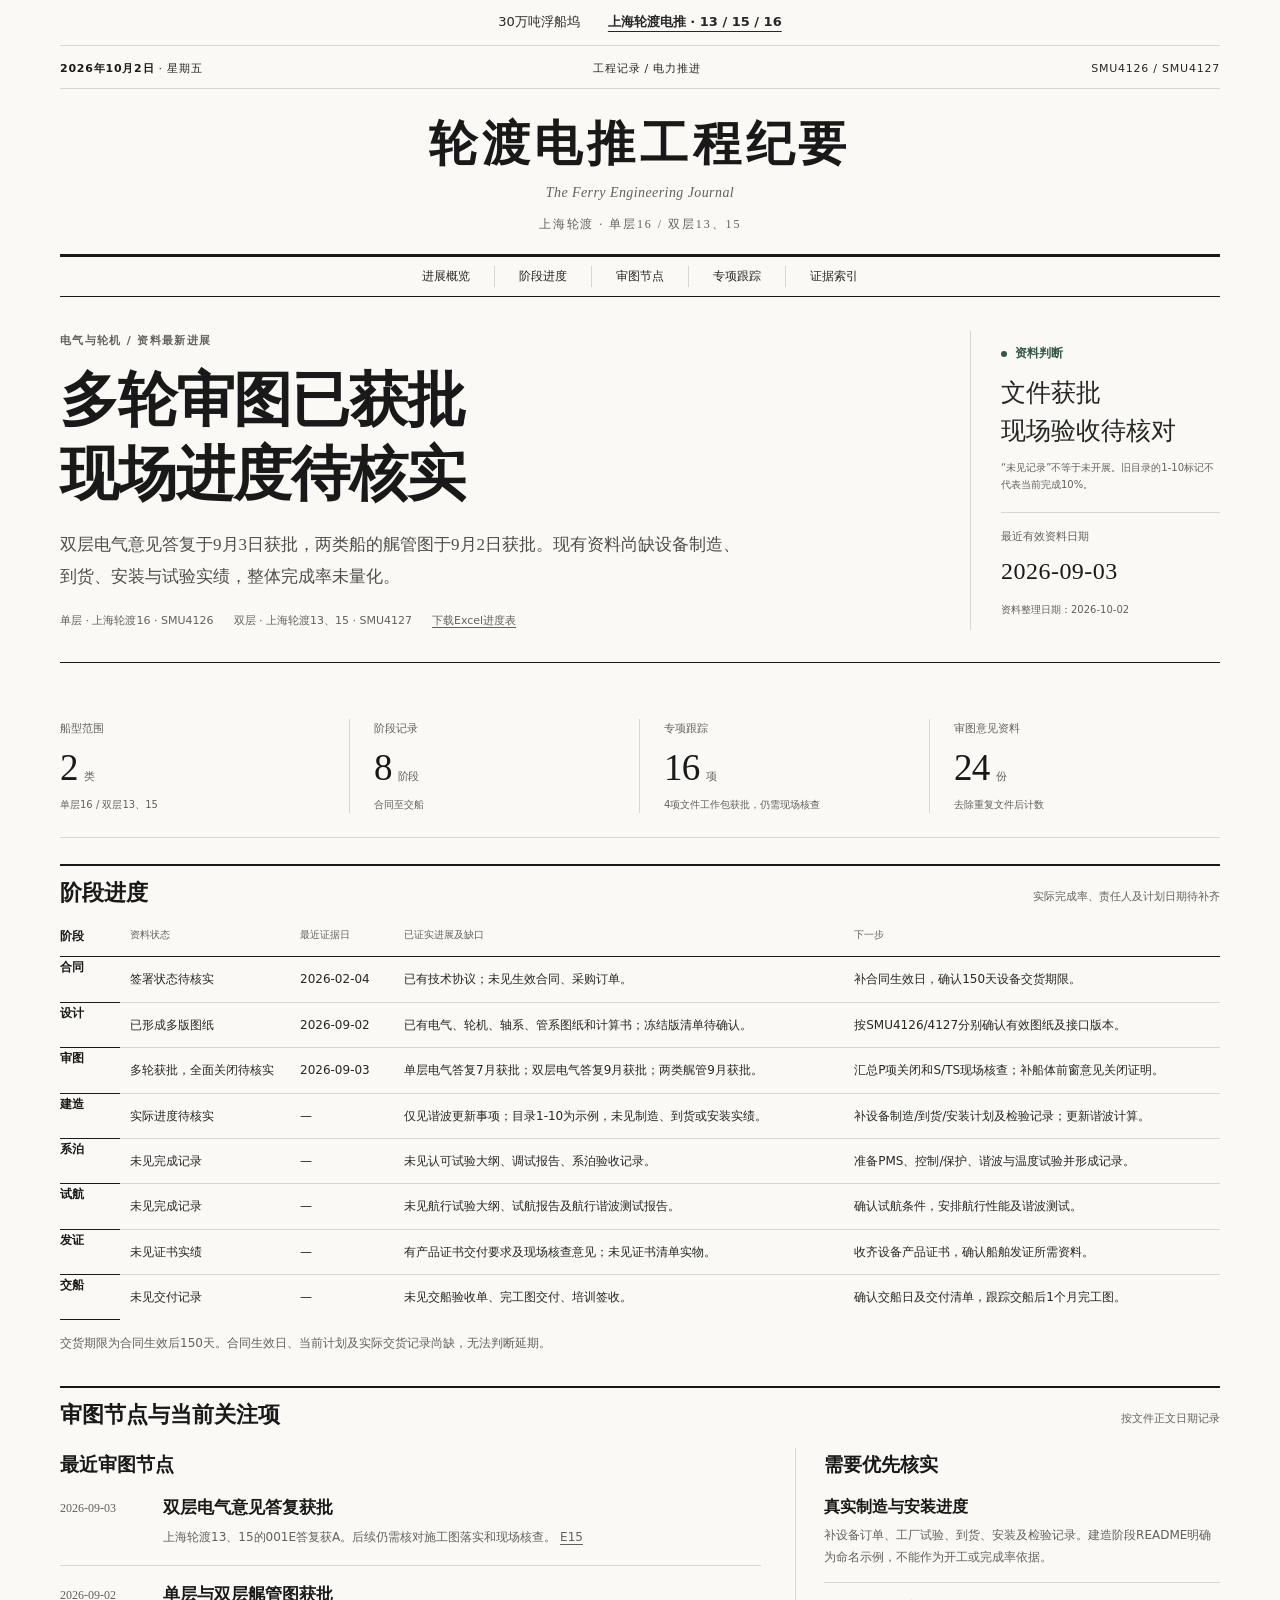
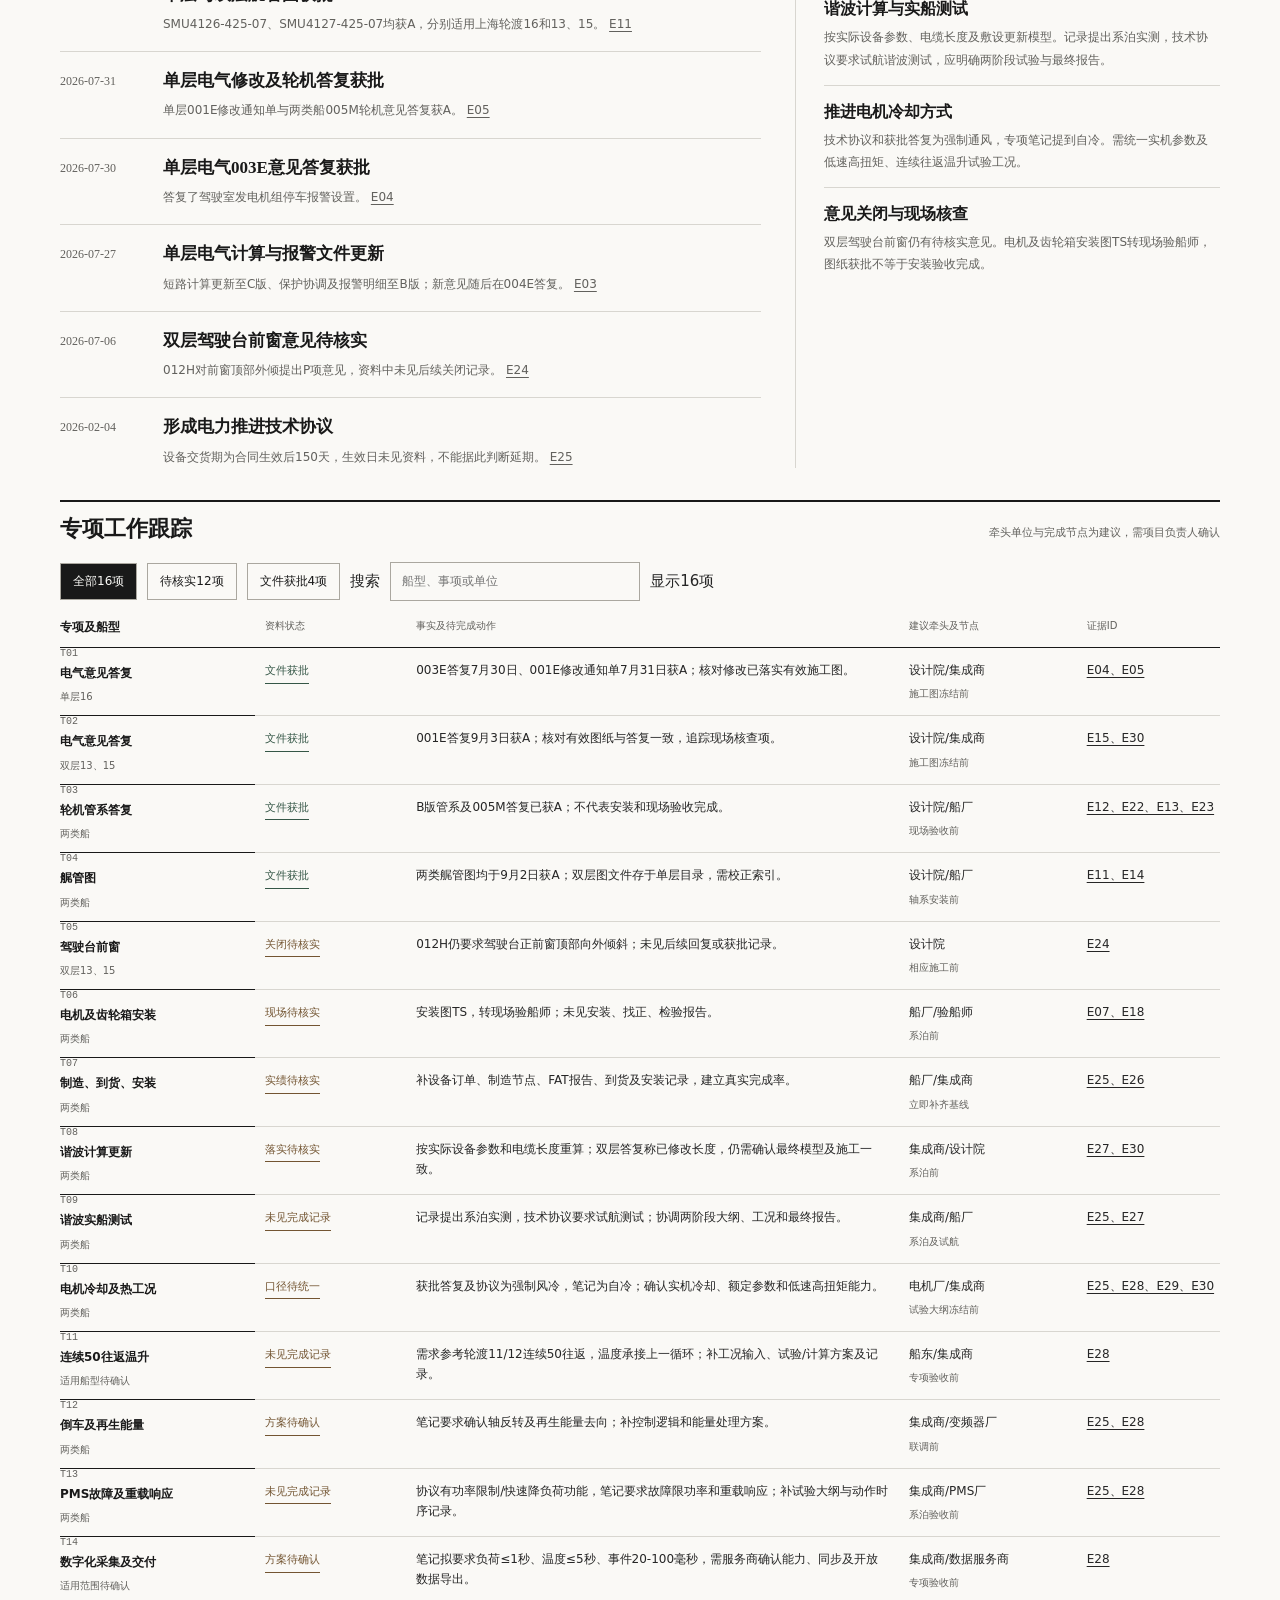
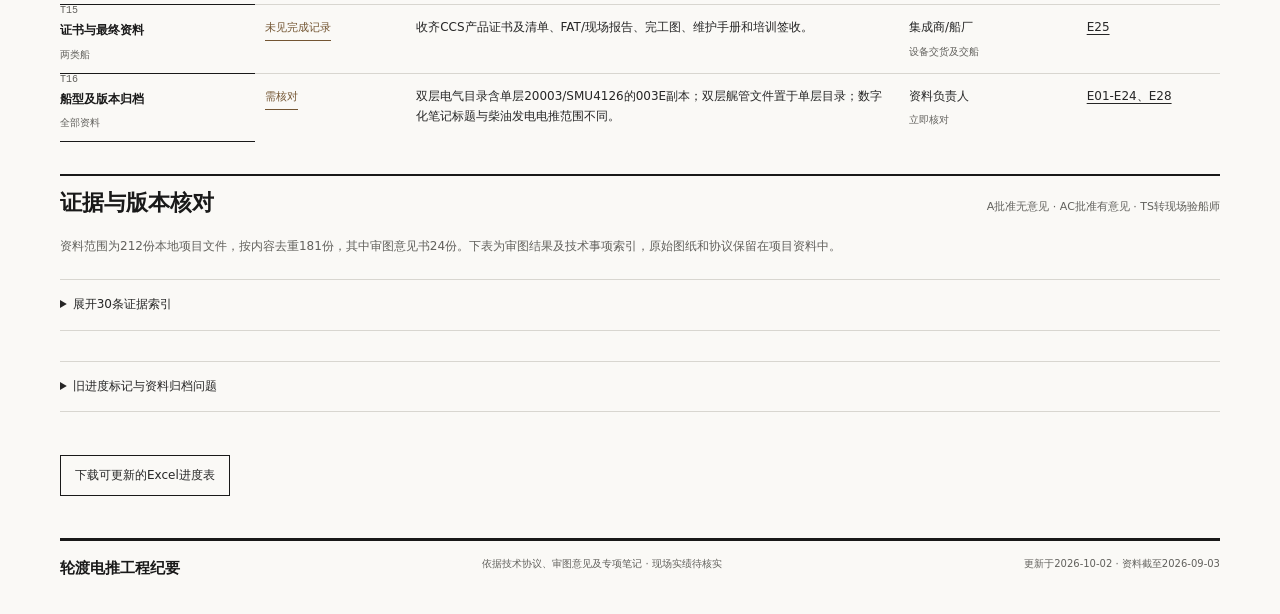
==== ferry.html @ 5a5c4582 "feat(board): add Shanghai ferry progress and evidence tracking" ====
<!DOCTYPE html>
<html lang="zh-CN"><head><meta charset="UTF-8"><meta name="viewport" content="width=device-width,initial-scale=1">
<title>上海轮渡电推 · 13 / 15 / 16 · 项目进度</title>
<meta name="description" content="上海轮渡电推项目进度：单层16、双层13和15，多轮审图获批，制造安装及试验实绩待核实。资料截至2026年9月3日。">
<style>
    :root {
      --paper:#faf9f6; --ink:#191919; --text:#262626; --text-muted:#62615d;
      --text-dim:#6c6b66; --line:#d8d6d0; --line-strong:#aaa79f;
      --accent:#202020; --accent-2:#62615d; --cyan:#252525; --ok:#355747;
      --warn:#735532; --crit:#74443f; --info:#3e545d; --radius:0;
      --serif:"Noto Serif SC","Songti SC","STSong","SimSun",Georgia,serif;
      --font:"PingFang SC","Microsoft YaHei",system-ui,sans-serif;
      --mono:"SFMono-Regular",Consolas,monospace;
    }
    * {box-sizing:border-box; margin:0; padding:0}
    html {scroll-behavior:smooth; scroll-padding-top:24px}
    body {background:var(--paper); color:var(--text); font-family:var(--font); font-size:15px; line-height:1.75; -webkit-font-smoothing:antialiased}
    a {color:inherit; text-decoration:none}
    a:hover {text-decoration:underline; text-underline-offset:5px}
    a:focus-visible, summary:focus-visible {outline:2px solid var(--ink); outline-offset:5px}
    .wrap {max-width:1240px; margin:0 auto; padding:0 40px 32px}
    .edition {display:flex; justify-content:space-between; gap:16px; padding:13px 0 10px; font-size:11px; letter-spacing:.07em; border-bottom:1px solid var(--line)}
    .edition strong {font-weight:600; color:var(--ink)}
    .masthead {text-align:center; padding:25px 0 19px}
    .masthead .en {font-family:Georgia,"Times New Roman",serif; font-size:14px; font-style:italic; letter-spacing:.03em; color:var(--text-muted)}
    .masthead .name {font-family:var(--serif); font-size:clamp(28px,4vw,48px); font-weight:900; letter-spacing:.10em; line-height:1.25; margin-bottom:7px; color:var(--ink)}
    .masthead .motto {font-family:var(--serif); font-size:12px; letter-spacing:.16em; color:var(--text-muted); margin-top:8px}
    .paper-nav {display:flex; justify-content:center; align-items:center; flex-wrap:wrap; gap:0; border-top:3px solid var(--ink); border-bottom:1px solid var(--ink); padding:9px 0; font-size:12px}
    .paper-nav a {padding:0 24px; border-right:1px solid var(--line)}
    .paper-nav a:last-child {border:0}
    .lead {display:grid; grid-template-columns:minmax(0,1fr) 250px; gap:54px; padding:34px 0 32px; border-bottom:1px solid var(--ink)}
    .eyebrow {font-size:11px; letter-spacing:.12em; font-weight:700; color:var(--text-muted); margin-bottom:14px}
    h1 {font-family:var(--serif); font-weight:900; font-size:clamp(34px,4.8vw,59px); letter-spacing:-.02em; line-height:1.25; color:var(--ink); margin-bottom:18px}
    .lead .deck {font-family:var(--serif); font-size:17px; color:#4f4e4a; line-height:1.85; max-width:680px; margin-bottom:19px}
    .byline {display:flex; flex-wrap:wrap; gap:6px 20px; font-size:11px; color:var(--text-muted)}
    .lead-side {border-left:1px solid var(--line); padding-left:30px; display:flex; flex-direction:column; justify-content:center}
    .status-label {font-size:12px; font-weight:600; color:var(--ok); display:flex; gap:8px; align-items:center}
    .status-label::before {content:""; width:6px; height:6px; border-radius:50%; background:var(--ok)}
    .completion {font-family:Georgia,"Times New Roman",serif; font-size:82px; font-weight:400; line-height:1.1; letter-spacing:-.06em; color:var(--ink); margin:8px 0 12px; font-variant-numeric:tabular-nums}
    .completion span {font-size:30px; letter-spacing:0; margin-left:5px}
    .progress-line {height:4px; background:var(--line); margin-bottom:9px}
    .progress-line span {display:block; height:100%; width:100%; background:var(--ok)}
    .progress-steps {font-size:10px; color:var(--text-muted); letter-spacing:.05em}
    .side-date {margin-top:19px; border-top:1px solid var(--line); padding-top:14px; font-size:11px; color:var(--text-muted)}
    .side-date strong {display:block; color:var(--ink); font-family:Georgia,serif; font-size:24px; font-weight:400; margin-top:3px; letter-spacing:.02em}
    .side-note {font-size:10px; line-height:1.7; color:var(--text-muted); margin-top:9px}
    section {margin-bottom:32px}
    .sec-head {display:flex; align-items:baseline; justify-content:space-between; flex-wrap:wrap; gap:8px 20px; border-top:2px solid var(--ink); padding-top:12px; margin-bottom:17px}
    .sec-head h2 {font-family:var(--serif); font-size:22px; font-weight:800; color:var(--ink); line-height:1.4}
    .sec-head .hint {font-size:11px; color:var(--text-muted)}
    .facts {display:grid; grid-template-columns:repeat(4,minmax(0,1fr)); border-bottom:1px solid var(--line); padding:24px 0; margin-bottom:26px}
    .fact {padding:0 24px; border-right:1px solid var(--line)}
    .fact:first-child {padding-left:0}
    .fact:last-child {border-right:0; padding-right:0}
    .fact .k {font-size:11px; color:var(--text-muted); margin-bottom:5px}
    .fact .v {font-family:Georgia,"Times New Roman",serif; font-size:37px; line-height:1.3; letter-spacing:-.02em; color:var(--ink); font-variant-numeric:tabular-nums}
    .fact .v em {font-family:var(--font); font-style:normal; font-size:11px; font-weight:400; margin-left:6px; color:var(--text-muted)}
    .fact .note {font-size:10px; color:var(--text-muted); margin-top:5px; line-height:1.65}
    .stage-section {margin:0 0 34px}
    .stage-title {font-size:10px; color:var(--text-muted); letter-spacing:.1em; margin-bottom:10px}
    .stage-rail {display:grid; grid-template-columns:repeat(8,1fr); border-top:1px solid var(--line); border-bottom:1px solid var(--line)}
    .stage {padding:10px 8px; text-align:center; color:#7b7973; border-right:1px solid var(--line)}
    .stage:last-child {border-right:0}
    .stage .node {display:none}
    .stage .label {font-size:12px; font-weight:500}
    .stage .idx {display:block; font-size:9px; margin-top:2px; letter-spacing:.04em}
    .stage.current {background:var(--ink); color:var(--paper)}
    .stage.done {color:var(--text)}
    .cols {display:grid; grid-template-columns:1.65fr 1fr; gap:34px}
    .cols>.panel+ .panel {border-left:1px solid var(--line); padding-left:28px}
    .panel {background:transparent; border:0; border-radius:0; padding:0; box-shadow:none; min-width:0}
    .panel h3 {font-family:var(--serif); font-size:19px; font-weight:700; margin-bottom:14px; color:var(--ink)}
    .timeline {list-style:none}
    .timeline li {display:grid; grid-template-columns:83px minmax(0,1fr); gap:20px; padding:16px 0; border-bottom:1px solid var(--line)}
    .timeline li:first-child {padding-top:0}
    .timeline li:last-child {border-bottom:0; padding-bottom:0}
    .timeline .date {font-family:Georgia,serif; font-size:12px; color:var(--text-muted); padding-top:3px; white-space:nowrap}
    .timeline .body strong {display:block; font-family:var(--serif); font-size:17px; color:var(--ink); line-height:1.55; margin-bottom:5px}
    .timeline .body p {font-size:12px; color:var(--text-muted); line-height:1.85}
    .timeline .body p strong {display:inline; font-family:inherit; font-size:inherit; margin:0}
    .tags {display:flex; flex-wrap:wrap; gap:5px; margin-top:7px}
    .badge {display:inline-block; font-size:9px; color:#55544f; border:1px solid var(--line); padding:1px 6px; font-weight:400; border-radius:0; line-height:1.8}
    .badge.ok {color:var(--ok); border-color:#bdc9c0}
    .badge.crit,.badge.warn,.badge.live,.badge.info,.badge.mag {color:#55544f; background:none}
    .issue-list {list-style:none}
    .issue {display:block; border-top:1px solid var(--line); padding:14px 0; background:none; border-left:0; border-radius:0}
    .issue:first-child {border-top:0; padding-top:0}
    .issue .sev {display:none}
    .issue .title {font-family:var(--serif); font-size:16px; font-weight:700; color:var(--ink); line-height:1.5; margin-bottom:5px}
    .issue .desc {font-size:12px; color:var(--text-muted); line-height:1.85}
    details {border-top:1px solid var(--line); border-bottom:1px solid var(--line); padding:14px 0; margin-bottom:30px; border-radius:0}
    summary {cursor:pointer; font-size:12px; font-weight:500; color:var(--text); line-height:1.8}
    details[open] summary {margin-bottom:18px}
    details>p {font-size:12px; color:var(--text-muted)}
    details .sec-head {border-top:0; padding-top:0}
    .panel details {margin:20px 0 0; font-size:12px}
    .panel details .issue {padding:13px 0}
    .table-wrap {overflow-x:auto}
    table {width:100%; border-collapse:collapse; font-size:12px}
    th,td {text-align:left; padding:12px 10px; border-bottom:1px solid var(--line); vertical-align:top; line-height:1.7}
    th {font-size:10px; color:var(--text-muted); font-weight:500; border-bottom:1px solid var(--ink); padding-top:0; padding-bottom:10px; white-space:nowrap}
    th:first-child,td:first-child {padding-left:0}
    th:last-child,td:last-child {padding-right:0}
    td.num,th.num {text-align:right; font-variant-numeric:tabular-nums}
    tr.highlight td {background:#efeee8}
    tr:last-child td {border-bottom:0}
    table small {font-size:10px; color:var(--text-muted)}
    code {font-family:var(--mono); font-size:.9em; background:none; border:0; padding:0; color:var(--text)}
    .archive {display:grid; grid-template-columns:repeat(2,minmax(0,1fr)); column-gap:36px}
    .archive .item {display:grid; grid-template-columns:47px minmax(0,1fr) auto; gap:12px; align-items:baseline; border-bottom:1px solid var(--line); padding:15px 0; background:none}
    .archive .code {font-family:Georgia,serif; font-size:12px; color:var(--text-muted); white-space:nowrap}
    .archive .name {font-size:12px; overflow-wrap:anywhere; line-height:1.65}
    .archive .name small {display:block; font-size:10px; color:var(--text-muted); margin-top:4px}
    .archive .n {font-family:var(--mono); font-size:10px; color:var(--text-muted)}
    .meter-list {display:grid; gap:13px}
    .meter {display:grid; grid-template-columns:70px minmax(0,1fr) 55px; gap:14px; align-items:center}
    .meter .name {font-size:12px}
    .track {height:5px; background:#e6e4df}
    .fill {height:100%; background:#4e5550}
    .pct {font-family:Georgia,serif; font-size:13px; text-align:right; color:var(--text-muted)}
    .region-grid {display:grid; grid-template-columns:repeat(3,minmax(0,1fr)); gap:24px}
    .region {border-top:1px solid var(--line); padding-top:12px}
    .r-name {font-family:var(--serif); font-weight:700; font-size:16px}
    .r-count {font-size:10px; color:var(--text-muted); margin:2px 0 10px}
    .mini {display:grid; gap:6px}
    .mini-row {display:grid; grid-template-columns:28px minmax(0,1fr) 40px; gap:8px; align-items:center; font-size:10px; color:var(--text-muted)}
    .mini-row span:last-child {text-align:right}
    .mini-track {height:3px; background:#e6e4df}
    .mini-fill {height:100%; background:#575b56}
    .mini-fill.zero {width:0}
    footer {display:flex; justify-content:space-between; flex-wrap:wrap; gap:10px 24px; border-top:3px solid var(--ink); margin-top:42px; padding-top:14px; color:var(--text-muted); font-size:10px; line-height:1.8}
    .footer-brand {font-family:var(--serif); font-size:15px; font-weight:700; color:var(--ink)}
    @media (max-width:900px) {
      .wrap {padding:0 24px 28px}
      .lead {grid-template-columns:minmax(0,1fr) 210px; gap:28px}
      .lead-side {padding-left:24px}
      .completion {font-size:68px}
      .cols {grid-template-columns:1.3fr 1fr; gap:24px}
      .cols>.panel+.panel {padding-left:22px}
      .fact {padding:0 17px}
      .fact .v {font-size:31px}
      .region-grid {grid-template-columns:repeat(2,minmax(0,1fr))}
    }
    @media (max-width:620px) {
      .wrap {padding:0 20px 24px}
      .edition {font-size:9px; gap:8px}
      .edition .edition-extra {display:none}
      .masthead {padding:23px 0 17px}
      .masthead .name {font-size:29px; letter-spacing:.07em}
      .masthead .en {font-size:12px}
      .masthead .motto {font-size:10px; letter-spacing:.11em}
      .paper-nav {font-size:10px; padding:8px 0}
      .paper-nav a {padding:0 10px}
      .paper-nav a:last-child {display:none}
      .paper-nav a:nth-last-child(2) {border:0}
      .lead {grid-template-columns:1fr; gap:22px; padding:25px 0 23px}
      h1 {font-size:38px; margin-bottom:14px; line-height:1.25}
      .eyebrow {font-size:10px; margin-bottom:12px}
      .lead .deck {font-size:14px; line-height:1.85; margin-bottom:13px}
      .byline {font-size:10px; gap:5px 14px}
      .lead-side {border-left:0; border-top:1px solid var(--line); padding:18px 0 0; display:grid; grid-template-columns:1fr 1fr; gap:18px; align-items:center}
      .completion {font-size:56px; margin:5px 0 9px}
      .completion span {font-size:21px}
      .status-label {font-size:10px}
      .progress-steps {font-size:8px; letter-spacing:0}
      .side-date {margin:0; padding:0; border:0; font-size:10px}
      .side-date strong {font-size:21px; margin-top:5px}
      .side-note {font-size:9px; margin-top:6px}
      .facts {grid-template-columns:repeat(2,minmax(0,1fr)); padding:18px 0; gap:16px 0; margin-bottom:21px}
      .fact {padding:0 16px}
      .fact:nth-child(odd) {padding-left:0}
      .fact:nth-child(even) {border-right:0; padding-right:0}
      .fact .v {font-size:30px}
      .fact .k,.fact .note {font-size:9px}
      .stage-rail {grid-template-columns:repeat(4,1fr)}
      .stage {padding:7px 5px}
      .stage:nth-child(4) {border-right:0}
      .stage:nth-child(-n+4) {border-bottom:1px solid var(--line)}
      .stage .label {font-size:11px}
      .stage .idx {font-size:8px}
      .stage-section {margin-bottom:27px}
      .sec-head {padding-top:10px; margin-bottom:17px}
      .sec-head h2 {font-size:20px}
      .sec-head .hint {font-size:10px}
      .cols {grid-template-columns:1fr; gap:26px}
      .cols>.panel+.panel {border-left:0; padding-left:0; padding-top:22px; border-top:1px solid var(--line)}
      .timeline li {grid-template-columns:73px minmax(0,1fr); gap:13px; padding:14px 0}
      .timeline .date {font-size:10px}
      .timeline .body strong {font-size:15px}
      .timeline .body p {font-size:11px}
      .archive {grid-template-columns:1fr}
      .archive .name {font-size:11px}
      .archive .name small {font-size:9px}
      table {font-size:10px; min-width:500px}
      th,td {padding:10px 8px}
      th {font-size:9px}
      .region-grid {grid-template-columns:1fr}
      footer {margin-top:30px; font-size:9px}
    }
    @media (prefers-reduced-motion:reduce) {html {scroll-behavior:auto}}
    @media print {
      body {background:white; color:black}
      .wrap {max-width:none; padding:0}
      .paper-nav {display:none}
      .lead {break-inside:avoid}
      .facts {break-inside:avoid}
      .stage.current {background:#ddd; color:black}
      .panel,.timeline li,.archive .item {break-inside:avoid}
      .badge {border-color:#999}
      a {text-decoration:none}
    }

    .project-nav {display:flex;justify-content:center;gap:28px;flex-wrap:wrap;border-bottom:1px solid var(--line);padding:11px 0;font-size:13px}
    .project-nav a[aria-current="page"] {font-weight:700;text-decoration:underline;text-underline-offset:5px}
    .project-nav a:focus-visible {outline:2px solid var(--ink);outline-offset:4px}
  
    .project-nav {display:flex;justify-content:center;gap:28px;flex-wrap:wrap;border-bottom:1px solid var(--line);padding:11px 0;font-size:13px}
    .project-nav a[aria-current="page"] {font-weight:700;text-decoration:underline;text-underline-offset:5px}
    .project-nav a:focus-visible {outline:2px solid var(--ink);outline-offset:4px}

    .ferry-side-title {font-family:var(--serif);font-size:25px;line-height:1.5;margin:10px 0}
    .download-link {display:inline-block;border:1px solid var(--ink);padding:9px 14px;font-size:12px;margin-top:13px}
    .stage-table {min-width:850px}
    .stage-table th:first-child {width:60px;font-size:12px;font-weight:600;color:var(--ink)}
    .stage-table td:nth-child(2) {width:170px}
    .stage-table td:nth-child(3) {width:104px}
    .date-cell {white-space:nowrap}
    .filters {display:flex;align-items:center;gap:10px;flex-wrap:wrap;margin-bottom:16px}
    .filters button {background:transparent;color:var(--ink);border:1px solid var(--line-strong);padding:7px 12px;cursor:pointer;font:inherit;font-size:12px}
    .filters button[aria-pressed="true"] {background:var(--ink);color:var(--paper)}
    .filters input {border:1px solid var(--line-strong);background:transparent;color:var(--ink);padding:8px 11px;font:inherit;font-size:12px;width:250px;max-width:100%}
    .filters button:focus-visible,.filters input:focus-visible {outline:2px solid var(--ink);outline-offset:3px}
    .task-table {min-width:980px}
    .task-table th:first-child {width:170px;font-size:12px;font-weight:600;color:var(--ink);white-space:normal}
    .task-table td:nth-child(2) {width:132px}
    .task-table td:nth-child(3) {width:430px}
    .task-table td:nth-child(4) {width:155px}
    .task-table td:nth-child(5) {width:125px}
    .task-table small {display:block;font-weight:400;margin-top:5px}
    .task-id {font:10px var(--mono);color:var(--text-muted);display:block;margin-bottom:4px}
    .task-status {display:inline-block;border-bottom:1px solid;padding-bottom:2px;font-size:11px}
    .task-status.approved {color:var(--ok)}
    .task-status.pending {color:var(--warn)}
    .source-link,.task-table a {text-decoration:underline;text-underline-offset:3px}
    .evidence {min-width:850px}
    .evidence tr:target {background:#eee9dc}
    .empty-state {font-size:12px;color:var(--text-muted);margin:18px 0}
    .scope-note {font-size:12px;color:var(--text-muted);margin:13px 0 22px}
    .byline a {text-decoration:underline;text-underline-offset:3px}
    .paper-nav a:last-child {display:block}
    @media(max-width:620px) {.project-nav {font-size:11px;gap:18px}.ferry-side-title{font-size:21px}.filters input{width:100%}.paper-nav a{padding:0 9px}.paper-nav a:nth-last-child(2){border-right:1px solid var(--line)}.facts .fact .v{font-size:27px}}
</style></head>
<body><main class="wrap"><header><nav class="project-nav" aria-label="切换项目"><a href="index.html">30万吨浮船坞</a><a href="ferry.html" aria-current="page">上海轮渡电推 · 13 / 15 / 16</a></nav>
<div class="edition"><span><strong>2026年10月2日</strong> · 星期五</span><span class="edition-extra">工程记录 / 电力推进</span><span>SMU4126 / SMU4127</span></div>
<div class="masthead"><div class="name">轮渡电推工程纪要</div><div class="en">The Ferry Engineering Journal</div><div class="motto">上海轮渡 · 单层16 / 双层13、15</div></div>
<nav class="paper-nav" aria-label="轮渡看板栏目"><a href="#overview">进展概览</a><a href="#stages">阶段进度</a><a href="#milestones">审图节点</a><a href="#tasks">专项跟踪</a><a href="#evidence">证据索引</a></nav></header>
<section class="lead" id="overview"><article><div class="eyebrow">电气与轮机 / 资料最新进展</div>
<h1>多轮审图已获批<br>现场进度待核实</h1>
<p class="deck">双层电气意见答复于9月3日获批，两类船的艉管图于9月2日获批。现有资料尚缺设备制造、到货、安装与试验实绩，整体完成率未量化。</p>
<div class="byline"><span>单层 · 上海轮渡16 · SMU4126</span><span>双层 · 上海轮渡13、15 · SMU4127</span><a href="downloads/ferry-progress-2026-10-02.xlsx" download>下载Excel进度表</a></div></article>
<aside class="lead-side"><div><div class="status-label">资料判断</div><div class="ferry-side-title">文件获批<br>现场验收待核对</div><p class="side-note">“未见记录”不等于未开展。旧目录的1-10标记不代表当前完成10%。</p></div><div class="side-date">最近有效资料日期<strong>2026-09-03</strong><p class="side-note">资料整理日期：2026-10-02</p></div></aside></section>
<div class="facts" aria-label="资料范围"><div class="fact"><div class="k">船型范围</div><div class="v">2<em>类</em></div><div class="note">单层16 / 双层13、15</div></div><div class="fact"><div class="k">阶段记录</div><div class="v">8<em>阶段</em></div><div class="note">合同至交船</div></div><div class="fact"><div class="k">专项跟踪</div><div class="v">16<em>项</em></div><div class="note">4项文件工作包获批，仍需现场核查</div></div><div class="fact"><div class="k">审图意见资料</div><div class="v">24<em>份</em></div><div class="note">去除重复文件后计数</div></div></div>
<section id="stages"><div class="sec-head"><h2>阶段进度</h2><span class="hint">实际完成率、责任人及计划日期待补齐</span></div><div class="table-wrap" tabindex="0" role="region" aria-label="阶段进度表，可横向滚动"><table class="stage-table"><thead><tr><th scope="col">阶段</th><th scope="col">资料状态</th><th scope="col">最近证据日</th><th scope="col">已证实进展及缺口</th><th scope="col">下一步</th></tr></thead><tbody><tr><th scope="row">合同</th><td>签署状态待核实</td><td class="date-cell">2026-02-04</td><td>已有技术协议；未见生效合同、采购订单。</td><td>补合同生效日，确认150天设备交货期限。</td></tr><tr><th scope="row">设计</th><td>已形成多版图纸</td><td class="date-cell">2026-09-02</td><td>已有电气、轮机、轴系、管系图纸和计算书；冻结版清单待确认。</td><td>按SMU4126/4127分别确认有效图纸及接口版本。</td></tr><tr><th scope="row">审图</th><td>多轮获批，全面关闭待核实</td><td class="date-cell">2026-09-03</td><td>单层电气答复7月获批；双层电气答复9月获批；两类艉管9月获批。</td><td>汇总P项关闭和S/TS现场核查；补船体前窗意见关闭证明。</td></tr><tr><th scope="row">建造</th><td>实际进度待核实</td><td class="date-cell">—</td><td>仅见谐波更新事项；目录1-10为示例，未见制造、到货或安装实绩。</td><td>补设备制造/到货/安装计划及检验记录；更新谐波计算。</td></tr><tr><th scope="row">系泊</th><td>未见完成记录</td><td class="date-cell">—</td><td>未见认可试验大纲、调试报告、系泊验收记录。</td><td>准备PMS、控制/保护、谐波与温度试验并形成记录。</td></tr><tr><th scope="row">试航</th><td>未见完成记录</td><td class="date-cell">—</td><td>未见航行试验大纲、试航报告及航行谐波测试报告。</td><td>确认试航条件，安排航行性能及谐波测试。</td></tr><tr><th scope="row">发证</th><td>未见证书实绩</td><td class="date-cell">—</td><td>有产品证书交付要求及现场核查意见；未见证书清单实物。</td><td>收齐设备产品证书，确认船舶发证所需资料。</td></tr><tr><th scope="row">交船</th><td>未见交付记录</td><td class="date-cell">—</td><td>未见交船验收单、完工图交付、培训签收。</td><td>确认交船日及交付清单，跟踪交船后1个月完工图。</td></tr></tbody></table></div><p class="scope-note">交货期限为合同生效后150天。合同生效日、当前计划及实际交货记录尚缺，无法判断延期。</p></section>
<section id="milestones"><div class="sec-head"><h2>审图节点与当前关注项</h2><span class="hint">按文件正文日期记录</span></div><div class="cols"><div class="panel"><h3>最近审图节点</h3><ul class="timeline"><li><div class="date">2026-09-03</div><div class="body"><strong>双层电气意见答复获批</strong><p>上海轮渡13、15的001E答复获A。后续仍需核对施工图落实和现场核查。 <a class="source-link" href="#source-E15">E15</a></p></div></li><li><div class="date">2026-09-02</div><div class="body"><strong>单层与双层艉管图获批</strong><p>SMU4126-425-07、SMU4127-425-07均获A，分别适用上海轮渡16和13、15。 <a class="source-link" href="#source-E11">E11</a></p></div></li><li><div class="date">2026-07-31</div><div class="body"><strong>单层电气修改及轮机答复获批</strong><p>单层001E修改通知单与两类船005M轮机意见答复获A。 <a class="source-link" href="#source-E05">E05</a></p></div></li><li><div class="date">2026-07-30</div><div class="body"><strong>单层电气003E意见答复获批</strong><p>答复了驾驶室发电机组停车报警设置。 <a class="source-link" href="#source-E04">E04</a></p></div></li><li><div class="date">2026-07-27</div><div class="body"><strong>单层电气计算与报警文件更新</strong><p>短路计算更新至C版、保护协调及报警明细至B版；新意见随后在004E答复。 <a class="source-link" href="#source-E03">E03</a></p></div></li><li><div class="date">2026-07-06</div><div class="body"><strong>双层驾驶台前窗意见待核实</strong><p>012H对前窗顶部外倾提出P项意见，资料中未见后续关闭记录。 <a class="source-link" href="#source-E24">E24</a></p></div></li><li><div class="date">2026-02-04</div><div class="body"><strong>形成电力推进技术协议</strong><p>设备交货期为合同生效后150天，生效日未见资料，不能据此判断延期。 <a class="source-link" href="#source-E25">E25</a></p></div></li></ul></div><div class="panel"><h3>需要优先核实</h3><ul class="issue-list">
<li class="issue"><div class="title">真实制造与安装进度</div><div class="desc">补设备订单、工厂试验、到货、安装及检验记录。建造阶段README明确为命名示例，不能作为开工或完成率依据。</div></li>
<li class="issue"><div class="title">谐波计算与实船测试</div><div class="desc">按实际设备参数、电缆长度及敷设更新模型。记录提出系泊实测，技术协议要求试航谐波测试，应明确两阶段试验与最终报告。</div></li>
<li class="issue"><div class="title">推进电机冷却方式</div><div class="desc">技术协议和获批答复为强制通风，专项笔记提到自冷。需统一实机参数及低速高扭矩、连续往返温升试验工况。</div></li>
<li class="issue"><div class="title">意见关闭与现场核查</div><div class="desc">双层驾驶台前窗仍有待核实意见。电机及齿轮箱安装图TS转现场验船师，图纸获批不等于安装验收完成。</div></li>
</ul></div></div></section>
<section id="tasks"><div class="sec-head"><h2>专项工作跟踪</h2><span class="hint">牵头单位与完成节点为建议，需项目负责人确认</span></div><div class="filters" aria-label="专项筛选"><button type="button" data-filter="all" aria-pressed="true">全部16项</button><button type="button" data-filter="pending" aria-pressed="false">待核实12项</button><button type="button" data-filter="approved" aria-pressed="false">文件获批4项</button><label for="task-search">搜索</label><input id="task-search" type="search" placeholder="船型、事项或单位"><span id="task-count" aria-live="polite">显示16项</span></div>
<div class="table-wrap" tabindex="0" role="region" aria-label="专项表，可横向滚动"><table class="task-table"><thead><tr><th scope="col">专项及船型</th><th scope="col">资料状态</th><th scope="col">事实及待完成动作</th><th scope="col">建议牵头及节点</th><th scope="col">证据ID</th></tr></thead><tbody><tr data-state="approved"><th scope="row"><span class="task-id">T01</span>电气意见答复<small>单层16</small></th><td><span class="task-status approved">文件获批</span></td><td>003E答复7月30日、001E修改通知单7月31日获A；核对修改已落实有效施工图。</td><td>设计院/集成商<small>施工图冻结前</small></td><td><a href="#source-E04">E04、E05</a></td></tr><tr data-state="approved"><th scope="row"><span class="task-id">T02</span>电气意见答复<small>双层13、15</small></th><td><span class="task-status approved">文件获批</span></td><td>001E答复9月3日获A；核对有效图纸与答复一致，追踪现场核查项。</td><td>设计院/集成商<small>施工图冻结前</small></td><td><a href="#source-E15">E15、E30</a></td></tr><tr data-state="approved"><th scope="row"><span class="task-id">T03</span>轮机管系答复<small>两类船</small></th><td><span class="task-status approved">文件获批</span></td><td>B版管系及005M答复已获A；不代表安装和现场验收完成。</td><td>设计院/船厂<small>现场验收前</small></td><td><a href="#source-E12">E12、E22、E13、E23</a></td></tr><tr data-state="approved"><th scope="row"><span class="task-id">T04</span>艉管图<small>两类船</small></th><td><span class="task-status approved">文件获批</span></td><td>两类艉管图均于9月2日获A；双层图文件存于单层目录，需校正索引。</td><td>设计院/船厂<small>轴系安装前</small></td><td><a href="#source-E11">E11、E14</a></td></tr><tr data-state="pending"><th scope="row"><span class="task-id">T05</span>驾驶台前窗<small>双层13、15</small></th><td><span class="task-status pending">关闭待核实</span></td><td>012H仍要求驾驶台正前窗顶部向外倾斜；未见后续回复或获批记录。</td><td>设计院<small>相应施工前</small></td><td><a href="#source-E24">E24</a></td></tr><tr data-state="pending"><th scope="row"><span class="task-id">T06</span>电机及齿轮箱安装<small>两类船</small></th><td><span class="task-status pending">现场待核实</span></td><td>安装图TS，转现场验船师；未见安装、找正、检验报告。</td><td>船厂/验船师<small>系泊前</small></td><td><a href="#source-E07">E07、E18</a></td></tr><tr data-state="pending"><th scope="row"><span class="task-id">T07</span>制造、到货、安装<small>两类船</small></th><td><span class="task-status pending">实绩待核实</span></td><td>补设备订单、制造节点、FAT报告、到货及安装记录，建立真实完成率。</td><td>船厂/集成商<small>立即补齐基线</small></td><td><a href="#source-E25">E25、E26</a></td></tr><tr data-state="pending"><th scope="row"><span class="task-id">T08</span>谐波计算更新<small>两类船</small></th><td><span class="task-status pending">落实待核实</span></td><td>按实际设备参数和电缆长度重算；双层答复称已修改长度，仍需确认最终模型及施工一致。</td><td>集成商/设计院<small>系泊前</small></td><td><a href="#source-E27">E27、E30</a></td></tr><tr data-state="pending"><th scope="row"><span class="task-id">T09</span>谐波实船测试<small>两类船</small></th><td><span class="task-status pending">未见完成记录</span></td><td>记录提出系泊实测，技术协议要求试航测试；协调两阶段大纲、工况和最终报告。</td><td>集成商/船厂<small>系泊及试航</small></td><td><a href="#source-E25">E25、E27</a></td></tr><tr data-state="pending"><th scope="row"><span class="task-id">T10</span>电机冷却及热工况<small>两类船</small></th><td><span class="task-status pending">口径待统一</span></td><td>获批答复及协议为强制风冷，笔记为自冷；确认实机冷却、额定参数和低速高扭矩能力。</td><td>电机厂/集成商<small>试验大纲冻结前</small></td><td><a href="#source-E25">E25、E28、E29、E30</a></td></tr><tr data-state="pending"><th scope="row"><span class="task-id">T11</span>连续50往返温升<small>适用船型待确认</small></th><td><span class="task-status pending">未见完成记录</span></td><td>需求参考轮渡11/12连续50往返，温度承接上一循环；补工况输入、试验/计算方案及记录。</td><td>船东/集成商<small>专项验收前</small></td><td><a href="#source-E28">E28</a></td></tr><tr data-state="pending"><th scope="row"><span class="task-id">T12</span>倒车及再生能量<small>两类船</small></th><td><span class="task-status pending">方案待确认</span></td><td>笔记要求确认轴反转及再生能量去向；补控制逻辑和能量处理方案。</td><td>集成商/变频器厂<small>联调前</small></td><td><a href="#source-E25">E25、E28</a></td></tr><tr data-state="pending"><th scope="row"><span class="task-id">T13</span>PMS故障及重载响应<small>两类船</small></th><td><span class="task-status pending">未见完成记录</span></td><td>协议有功率限制/快速降负荷功能，笔记要求故障限功率和重载响应；补试验大纲与动作时序记录。</td><td>集成商/PMS厂<small>系泊验收前</small></td><td><a href="#source-E25">E25、E28</a></td></tr><tr data-state="pending"><th scope="row"><span class="task-id">T14</span>数字化采集及交付<small>适用范围待确认</small></th><td><span class="task-status pending">方案待确认</span></td><td>笔记拟要求负荷≤1秒、温度≤5秒、事件20-100毫秒，需服务商确认能力、同步及开放数据导出。</td><td>集成商/数据服务商<small>专项验收前</small></td><td><a href="#source-E28">E28</a></td></tr><tr data-state="pending"><th scope="row"><span class="task-id">T15</span>证书与最终资料<small>两类船</small></th><td><span class="task-status pending">未见完成记录</span></td><td>收齐CCS产品证书及清单、FAT/现场报告、完工图、维护手册和培训签收。</td><td>集成商/船厂<small>设备交货及交船</small></td><td><a href="#source-E25">E25</a></td></tr><tr data-state="pending"><th scope="row"><span class="task-id">T16</span>船型及版本归档<small>全部资料</small></th><td><span class="task-status pending">需核对</span></td><td>双层电气目录含单层20003/SMU4126的003E副本；双层艉管文件置于单层目录；数字化笔记标题与柴油发电电推范围不同。</td><td>资料负责人<small>立即核对</small></td><td><a href="#source-E01">E01-E24、E28</a></td></tr></tbody></table></div><p class="empty-state" id="task-empty" hidden>没有匹配事项，请调整筛选条件。</p></section>
<section id="evidence"><div class="sec-head"><h2>证据与版本核对</h2><span class="hint">A批准无意见 · AC批准有意见 · TS转现场验船师</span></div><p class="scope-note">资料范围为212份本地项目文件，按内容去重181份，其中审图意见书24份。下表为审图结果及技术事项索引，原始图纸和协议保留在项目资料中。</p><details id="evidence-details"><summary>展开30条证据索引</summary><div class="table-wrap" tabindex="0" role="region" aria-label="证据索引，可横向滚动"><table class="evidence"><thead><tr><th scope="col">ID</th><th scope="col">正文日期</th><th scope="col">适用范围</th><th scope="col">控制号 / 资料</th><th scope="col">结果或核对结论</th></tr></thead><tbody><tr id="source-E01"><th scope="row">E01</th><td>2026-04-29</td><td>单层16</td><td>SH26DNP20003-001E</td><td>单层电气首轮：24项图纸审核，含A、AC、NC、R。</td></tr><tr id="source-E02"><th scope="row">E02</th><td>2026-07-13</td><td>单层16</td><td>SH26DNP20003-002E</td><td>单层电气修订：16项审核，继续要求修改及重送保护协调分析。</td></tr><tr id="source-E03"><th scope="row">E03</th><td>2026-07-27</td><td>单层16</td><td>SH26DNP20003-003E</td><td>单层电气：002E答复获A；短路计算C版、保护协调B版等获AC，新增停车报警确认。</td></tr><tr id="source-E04"><th scope="row">E04</th><td>2026-07-30</td><td>单层16</td><td>SH26DNP20003-004E</td><td>单层电气：003E意见答复书获A，答复了驾驶室发电机停车报警。</td></tr><tr id="source-E05"><th scope="row">E05</th><td>2026-07-31</td><td>单层16</td><td>SH26DNP20003-005E</td><td>单层电气：001E修改通知单获A。</td></tr><tr id="source-E06"><th scope="row">E06</th><td>2026-04-02</td><td>单层16</td><td>SH26DNP20003-001M</td><td>单层轮机：螺旋桨计算书及图获A，舵机原理图NC。</td></tr><tr id="source-E07"><th scope="row">E07</th><td>2026-04-07</td><td>单层16</td><td>SH26DNP20003-002M</td><td>单层轮机：机舱布置A；电机及齿轮箱安装图TS；产品证书须现场核查。</td></tr><tr id="source-E08"><th scope="row">E08</th><td>2026-04-16</td><td>单层16</td><td>SH26DNP20003-003M</td><td>单层轮机：轴系强度、尾轴、联轴节、中间轴等获A；联接盘N。</td></tr><tr id="source-E09"><th scope="row">E09</th><td>2026-04-30</td><td>单层16</td><td>SH26DNP20003-004M</td><td>单层轮机：001M意见答复获A。</td></tr><tr id="source-E10"><th scope="row">E10</th><td>2026-06-01</td><td>单层16</td><td>SH26DNP20003-005M</td><td>单层轮机：管系审核，燃油、透气、消防等含AC。</td></tr><tr id="source-E11"><th scope="row">E11</th><td>2026-09-02</td><td>单层16</td><td>SH26DNP20003-008M</td><td>单层轮机：SMU4126-425-07艉管图A版获A。</td></tr><tr id="source-E12"><th scope="row">E12</th><td>2026-07-01</td><td>单层16</td><td>SH26DNP20003-006M</td><td>单层轮机：机舱及管系B版、两份修改通知单均获A，相应旧A版作废。</td></tr><tr id="source-E13"><th scope="row">E13</th><td>2026-07-31</td><td>单层16</td><td>SH26DNP20003-007M</td><td>单层轮机：005M意见答复获A。</td></tr><tr id="source-E14"><th scope="row">E14</th><td>2026-09-02</td><td>双层13、15</td><td>SH26DNP20004-009M</td><td>双层轮机：SMU4127-425-07艉管图A版获A。文件存于单层目录。</td></tr><tr id="source-E15"><th scope="row">E15</th><td>2026-09-03</td><td>双层13、15</td><td>SH26DNP20004-002E</td><td>双层电气：001E意见答复书获A。仍需实船核验及确认施工图落实。</td></tr><tr id="source-E16"><th scope="row">E16</th><td>2026-08-26</td><td>双层13、15</td><td>SH26DNP20004-001E</td><td>双层电气首轮：24项审核，谐波、保护协调、推进及报警等含AC。</td></tr><tr id="source-E17"><th scope="row">E17</th><td>2026-04-03</td><td>双层13、15</td><td>SH26DNP20004-001M</td><td>双层轮机：螺旋桨计算书及图获A，舵机原理图NC。</td></tr><tr id="source-E18"><th scope="row">E18</th><td>2026-04-07</td><td>双层13、15</td><td>SH26DNP20004-002M</td><td>双层轮机：机舱布置A；电机及齿轮箱安装图TS；产品证书须现场核查。</td></tr><tr id="source-E19"><th scope="row">E19</th><td>2026-04-17</td><td>双层13、15</td><td>SH26DNP20004-003M</td><td>双层轮机：轴系强度、尾轴、联轴节、中间轴等获A；联接盘N。</td></tr><tr id="source-E20"><th scope="row">E20</th><td>2026-04-30</td><td>双层13、15</td><td>SH26DNP20004-004M</td><td>双层轮机：001M意见答复获A。</td></tr><tr id="source-E21"><th scope="row">E21</th><td>2026-06-03</td><td>双层13、15</td><td>SH26DNP20004-005M</td><td>双层轮机：13项管系审核，燃油、透气、污水、通风等含AC。</td></tr><tr id="source-E22"><th scope="row">E22</th><td>2026-07-07</td><td>双层13、15</td><td>SH26DNP20004-006M</td><td>双层轮机：机舱及管系B版共5项均获A，相应旧A版作废。</td></tr><tr id="source-E23"><th scope="row">E23</th><td>2026-07-31</td><td>双层13、15</td><td>SH26DNP20004-007M</td><td>双层轮机：005M意见答复获A。</td></tr><tr id="source-E24"><th scope="row">E24</th><td>2026-07-06</td><td>双层13、15</td><td>SH26DNP20004-012H</td><td>双层船体：009H答复A、010H答复AC，驾驶台前窗外倾意见未见后续关闭文件。</td></tr><tr id="source-E25"><th scope="row">E25</th><td>2026-02-04</td><td>共用协议</td><td>技术协议</td><td>协议正文日期02-04，文件名日期02-05。交货为合同生效后150天，生效日未提供。</td></tr><tr id="source-E26"><th scope="row">E26</th><td>—</td><td>项目目录</td><td>阶段标记</td><td>审图目录标1-10/进行中/04-29；建造目录标1-10/进行中/05-07，建造README明确为示例。</td></tr><tr id="source-E27"><th scope="row">E27</th><td>—</td><td>共用事项</td><td>谐波记录</td><td>提出建造中按实际设备型号与敷设更新谐波计算，系泊试验实测。记录无正文日期。</td></tr><tr id="source-E28"><th scope="row">E28</th><td>—</td><td>适用范围待核实</td><td>数字化交付需求</td><td>倒车再生、连续50往返热工况、PMS故障限功率和数字化记录均为需求，未见完成记录。</td></tr><tr id="source-E29"><th scope="row">E29</th><td>2026-07-27</td><td>单层16</td><td>推进电机通风答复</td><td>持续强制通风、直读温度及远程报警答复，获A。与数字化笔记中的自冷表述须核实。</td></tr><tr id="source-E30"><th scope="row">E30</th><td>2026-09-03</td><td>双层13、15</td><td>电气答复</td><td>持续强制通风及接地保护等答复获A；谐波电缆长度已在答复中承诺修改，实测仍需核查。</td></tr></tbody></table></div></details>
<details><summary>旧进度标记与资料归档问题</summary><p>审图目录历史标记：█░░░░░░░░░ 1-10（2026-04-29）。建造目录历史标记：█░░░░░░░░░ 1-10（2026-05-07）。建造README明确为示例，两者均不作为当前完成率。</p><p>双层电气目录含单层20003 / SMU4126的003E副本；双层艉管审批文件存于单层目录。归档应按文件正文船型识别。“电池动力船舶 数字化交付”笔记的适用范围需确认，不能据其标题将本项目判为纯电池推进。</p></details>
<a class="download-link" href="downloads/ferry-progress-2026-10-02.xlsx" download>下载可更新的Excel进度表</a></section>
<footer><span class="footer-brand">轮渡电推工程纪要</span><span>依据技术协议、审图意见及专项笔记 · 现场实绩待核实</span><span>更新于2026-10-02 · 资料截至2026-09-03</span></footer></main>
<script>
const rows=[...document.querySelectorAll('.task-table tbody tr')];
const buttons=[...document.querySelectorAll('[data-filter]')];
const search=document.querySelector('#task-search'); let state='all';
function update(){const q=search.value.trim().toLocaleLowerCase();let count=0;for(const row of rows){const show=(state==='all'||row.dataset.state===state)&&row.textContent.toLocaleLowerCase().includes(q);row.hidden=!show;if(show)count++;}document.querySelector('#task-count').textContent='显示'+count+'项';document.querySelector('#task-empty').hidden=count!==0;}
for(const button of buttons)button.addEventListener('click',()=>{state=button.dataset.filter;for(const b of buttons)b.setAttribute('aria-pressed',String(b===button));update();});
search.addEventListener('input',update);
function revealEvidence(){if(location.hash.startsWith('#source-')){document.querySelector('#evidence-details').open=true;document.querySelector(location.hash)?.scrollIntoView();}}
addEventListener('hashchange',revealEvidence);revealEvidence();
</script></body></html>
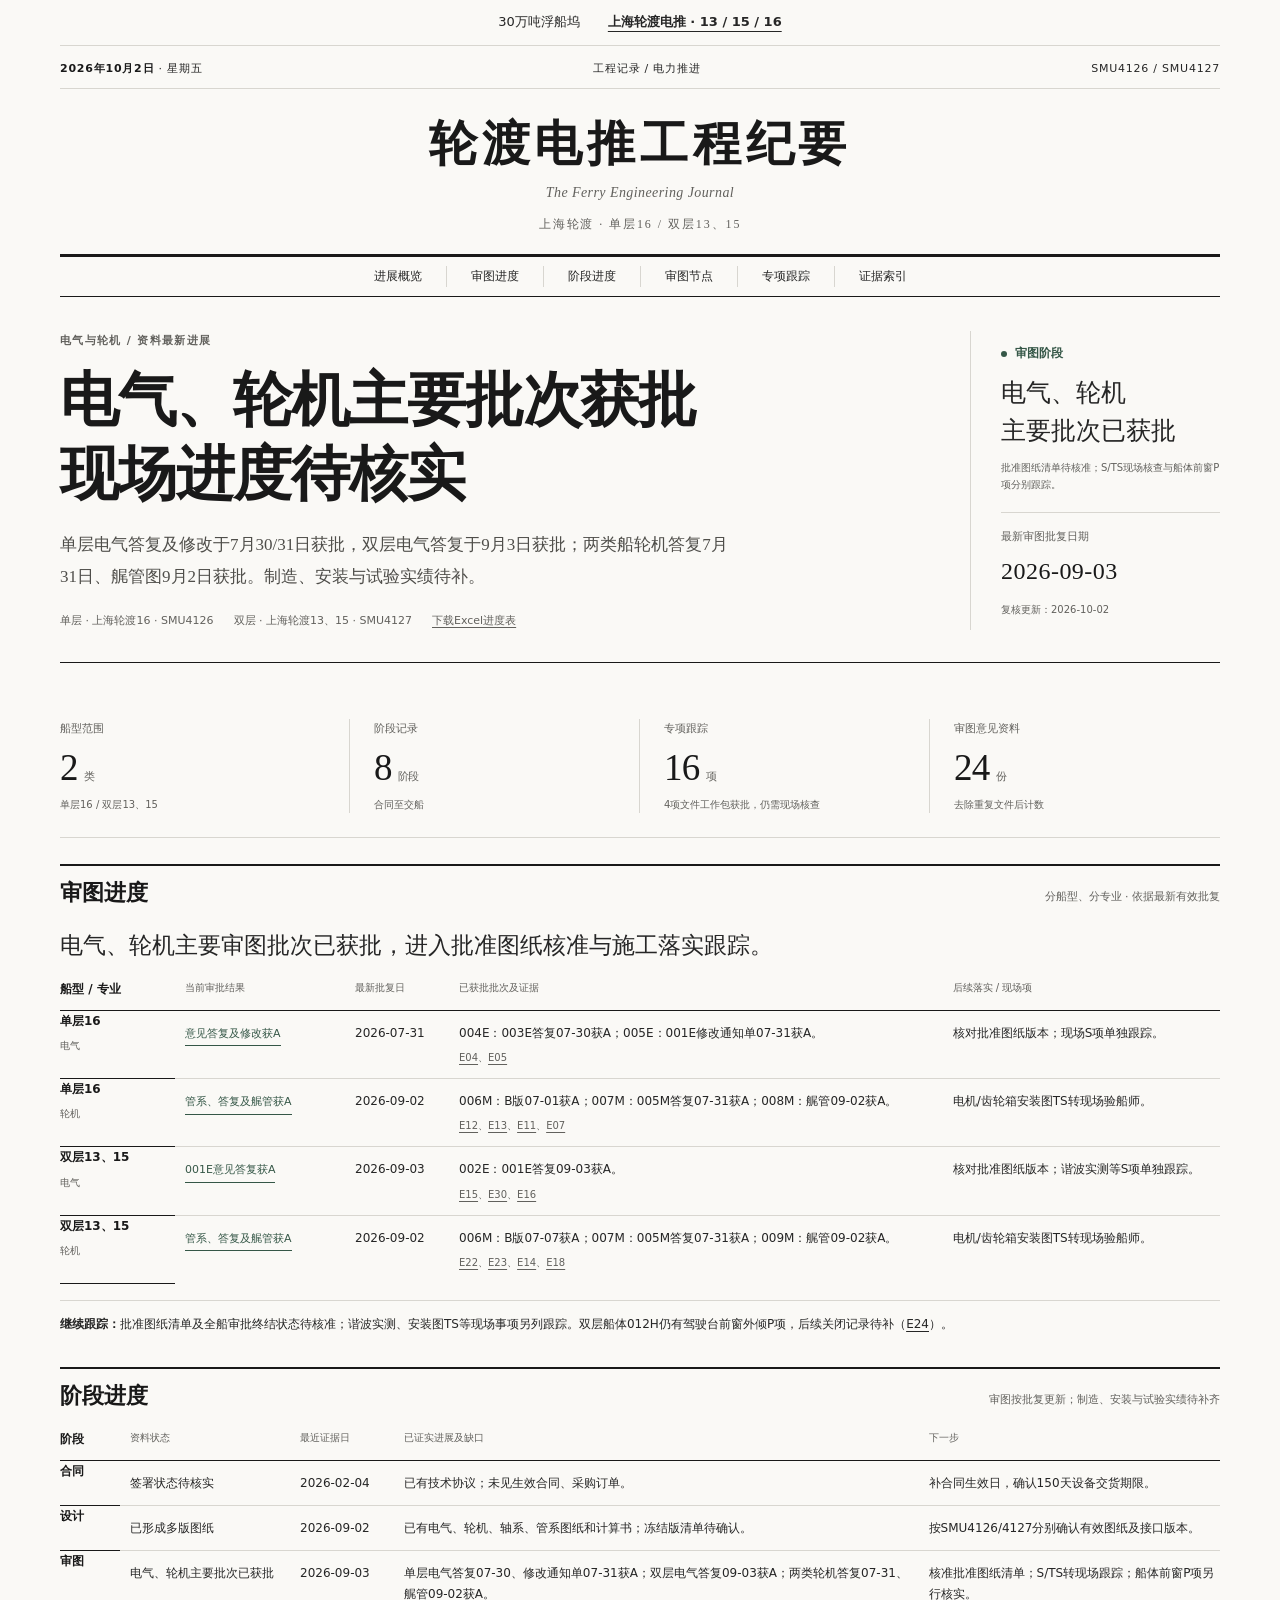
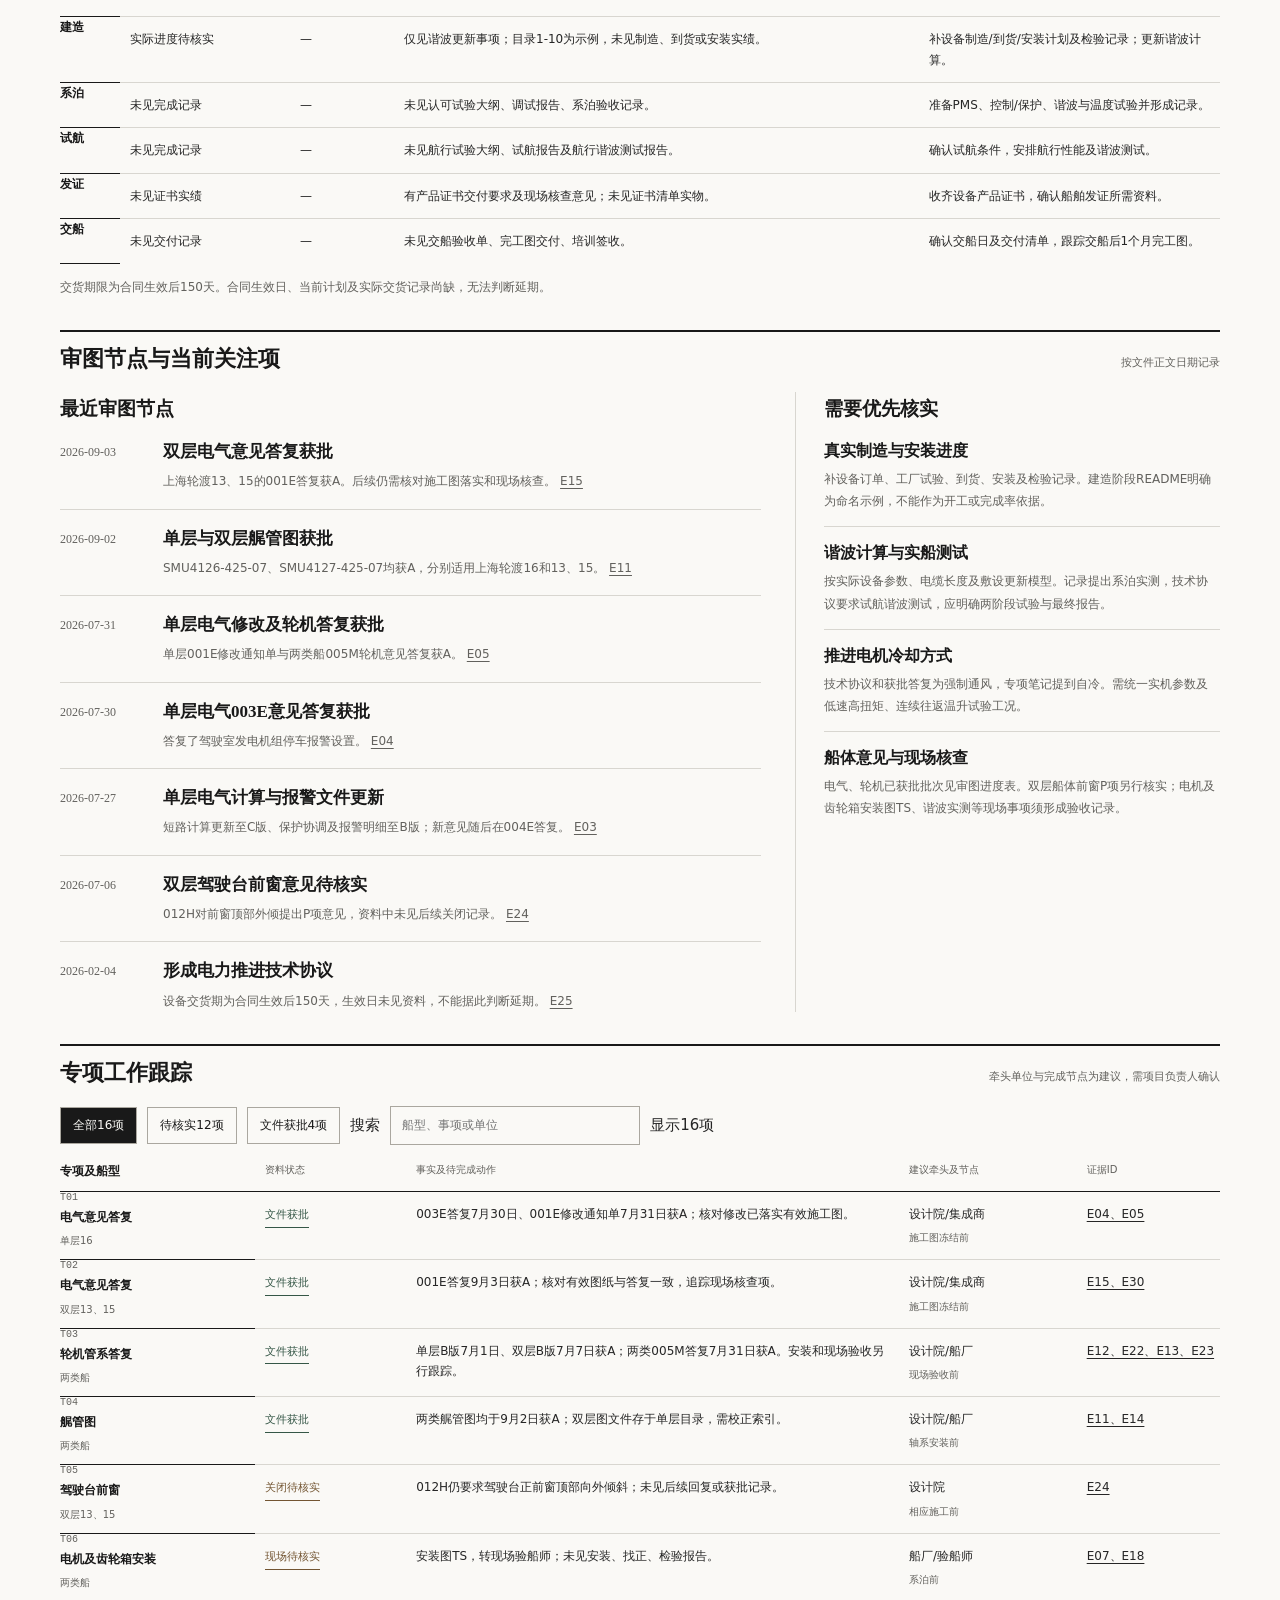
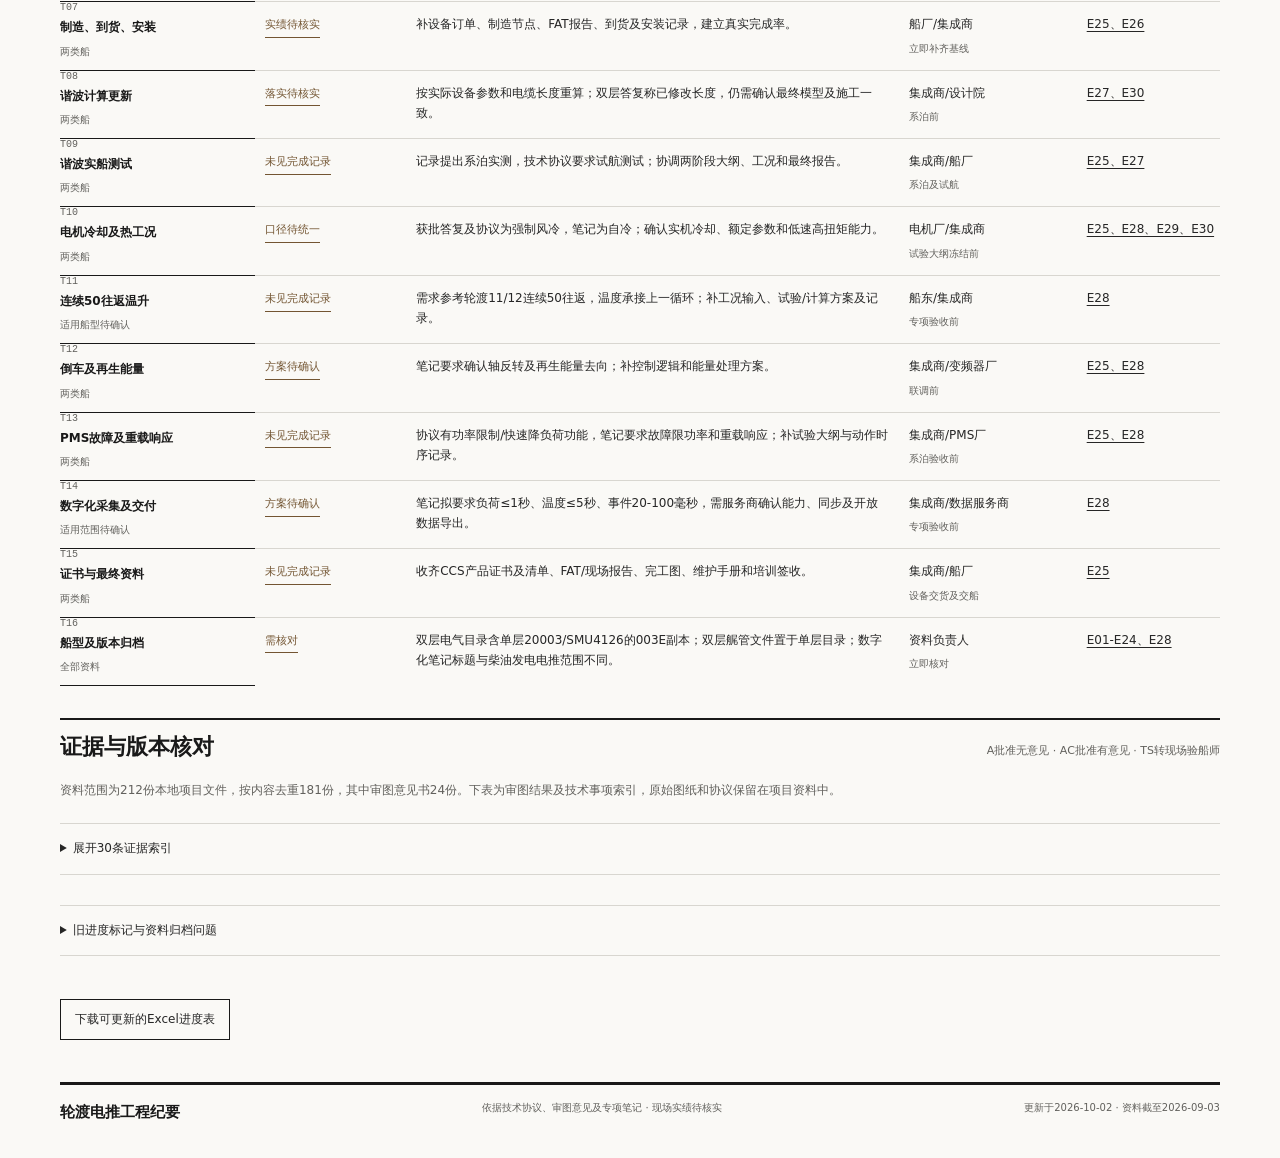
==== commit 0ec1eaa4: "fix(board): clarify ferry plan approval progress by discipline" ====
--- a/ferry.html
+++ b/ferry.html
@@ -1,7 +1,7 @@
 <!DOCTYPE html>
 <html lang="zh-CN"><head><meta charset="UTF-8"><meta name="viewport" content="width=device-width,initial-scale=1">
 <title>上海轮渡电推 · 13 / 15 / 16 · 项目进度</title>
-<meta name="description" content="上海轮渡电推项目进度：单层16、双层13和15，多轮审图获批，制造安装及试验实绩待核实。资料截至2026年9月3日。">
+<meta name="description" content="上海轮渡电推项目进度：单层16、双层13和15，电气、轮机主要审图批次已获批。分船型、分专业列示批复日期，现场核查另行跟踪。资料截至2026年9月3日。">
 <style>
     :root {
       --paper:#faf9f6; --ink:#191919; --text:#262626; --text-muted:#62615d;
@@ -210,9 +210,6 @@
       a {text-decoration:none}
     }
 
-    .project-nav {display:flex;justify-content:center;gap:28px;flex-wrap:wrap;border-bottom:1px solid var(--line);padding:11px 0;font-size:13px}
-    .project-nav a[aria-current="page"] {font-weight:700;text-decoration:underline;text-underline-offset:5px}
-    .project-nav a:focus-visible {outline:2px solid var(--ink);outline-offset:4px}
   
     .project-nav {display:flex;justify-content:center;gap:28px;flex-wrap:wrap;border-bottom:1px solid var(--line);padding:11px 0;font-size:13px}
     .project-nav a[aria-current="page"] {font-weight:700;text-decoration:underline;text-underline-offset:5px}
@@ -224,6 +221,13 @@
     .stage-table th:first-child {width:60px;font-size:12px;font-weight:600;color:var(--ink)}
     .stage-table td:nth-child(2) {width:170px}
     .stage-table td:nth-child(3) {width:104px}
+    .review-table {min-width:880px}
+    .review-table th:first-child {width:115px;font-size:12px;font-weight:600;color:var(--ink)}
+    .review-table td:nth-child(2) {width:170px}
+    .review-table td:nth-child(3) {width:104px}
+    .review-table small {display:block;margin-top:6px;font-weight:400}
+    .review-summary {font-family:var(--serif);font-size:23px;line-height:1.7;margin:14px 0}
+    .review-followup {border-top:1px solid var(--line);padding-top:12px;font-size:12px;line-height:1.9;margin-top:16px}
     .date-cell {white-space:nowrap}
     .filters {display:flex;align-items:center;gap:10px;flex-wrap:wrap;margin-bottom:16px}
     .filters button {background:transparent;color:var(--ink);border:1px solid var(--line-strong);padding:7px 12px;cursor:pointer;font:inherit;font-size:12px}
@@ -253,22 +257,23 @@
 <body><main class="wrap"><header><nav class="project-nav" aria-label="切换项目"><a href="index.html">30万吨浮船坞</a><a href="ferry.html" aria-current="page">上海轮渡电推 · 13 / 15 / 16</a></nav>
 <div class="edition"><span><strong>2026年10月2日</strong> · 星期五</span><span class="edition-extra">工程记录 / 电力推进</span><span>SMU4126 / SMU4127</span></div>
 <div class="masthead"><div class="name">轮渡电推工程纪要</div><div class="en">The Ferry Engineering Journal</div><div class="motto">上海轮渡 · 单层16 / 双层13、15</div></div>
-<nav class="paper-nav" aria-label="轮渡看板栏目"><a href="#overview">进展概览</a><a href="#stages">阶段进度</a><a href="#milestones">审图节点</a><a href="#tasks">专项跟踪</a><a href="#evidence">证据索引</a></nav></header>
+<nav class="paper-nav" aria-label="轮渡看板栏目"><a href="#overview">进展概览</a><a href="#plan-review">审图进度</a><a href="#stages">阶段进度</a><a href="#milestones">审图节点</a><a href="#tasks">专项跟踪</a><a href="#evidence">证据索引</a></nav></header>
 <section class="lead" id="overview"><article><div class="eyebrow">电气与轮机 / 资料最新进展</div>
-<h1>多轮审图已获批<br>现场进度待核实</h1>
-<p class="deck">双层电气意见答复于9月3日获批，两类船的艉管图于9月2日获批。现有资料尚缺设备制造、到货、安装与试验实绩，整体完成率未量化。</p>
+<h1>电气、轮机主要批次获批<br>现场进度待核实</h1>
+<p class="deck">单层电气答复及修改于7月30/31日获批，双层电气答复于9月3日获批；两类船轮机答复7月31日、艉管图9月2日获批。制造、安装与试验实绩待补。</p>
 <div class="byline"><span>单层 · 上海轮渡16 · SMU4126</span><span>双层 · 上海轮渡13、15 · SMU4127</span><a href="downloads/ferry-progress-2026-10-02.xlsx" download>下载Excel进度表</a></div></article>
-<aside class="lead-side"><div><div class="status-label">资料判断</div><div class="ferry-side-title">文件获批<br>现场验收待核对</div><p class="side-note">“未见记录”不等于未开展。旧目录的1-10标记不代表当前完成10%。</p></div><div class="side-date">最近有效资料日期<strong>2026-09-03</strong><p class="side-note">资料整理日期：2026-10-02</p></div></aside></section>
+<aside class="lead-side"><div><div class="status-label">审图阶段</div><div class="ferry-side-title">电气、轮机<br>主要批次已获批</div><p class="side-note">批准图纸清单待核准；S/TS现场核查与船体前窗P项分别跟踪。</p></div><div class="side-date">最新审图批复日期<strong>2026-09-03</strong><p class="side-note">复核更新：2026-10-02</p></div></aside></section>
 <div class="facts" aria-label="资料范围"><div class="fact"><div class="k">船型范围</div><div class="v">2<em>类</em></div><div class="note">单层16 / 双层13、15</div></div><div class="fact"><div class="k">阶段记录</div><div class="v">8<em>阶段</em></div><div class="note">合同至交船</div></div><div class="fact"><div class="k">专项跟踪</div><div class="v">16<em>项</em></div><div class="note">4项文件工作包获批，仍需现场核查</div></div><div class="fact"><div class="k">审图意见资料</div><div class="v">24<em>份</em></div><div class="note">去除重复文件后计数</div></div></div>
-<section id="stages"><div class="sec-head"><h2>阶段进度</h2><span class="hint">实际完成率、责任人及计划日期待补齐</span></div><div class="table-wrap" tabindex="0" role="region" aria-label="阶段进度表，可横向滚动"><table class="stage-table"><thead><tr><th scope="col">阶段</th><th scope="col">资料状态</th><th scope="col">最近证据日</th><th scope="col">已证实进展及缺口</th><th scope="col">下一步</th></tr></thead><tbody><tr><th scope="row">合同</th><td>签署状态待核实</td><td class="date-cell">2026-02-04</td><td>已有技术协议；未见生效合同、采购订单。</td><td>补合同生效日，确认150天设备交货期限。</td></tr><tr><th scope="row">设计</th><td>已形成多版图纸</td><td class="date-cell">2026-09-02</td><td>已有电气、轮机、轴系、管系图纸和计算书；冻结版清单待确认。</td><td>按SMU4126/4127分别确认有效图纸及接口版本。</td></tr><tr><th scope="row">审图</th><td>多轮获批，全面关闭待核实</td><td class="date-cell">2026-09-03</td><td>单层电气答复7月获批；双层电气答复9月获批；两类艉管9月获批。</td><td>汇总P项关闭和S/TS现场核查；补船体前窗意见关闭证明。</td></tr><tr><th scope="row">建造</th><td>实际进度待核实</td><td class="date-cell">—</td><td>仅见谐波更新事项；目录1-10为示例，未见制造、到货或安装实绩。</td><td>补设备制造/到货/安装计划及检验记录；更新谐波计算。</td></tr><tr><th scope="row">系泊</th><td>未见完成记录</td><td class="date-cell">—</td><td>未见认可试验大纲、调试报告、系泊验收记录。</td><td>准备PMS、控制/保护、谐波与温度试验并形成记录。</td></tr><tr><th scope="row">试航</th><td>未见完成记录</td><td class="date-cell">—</td><td>未见航行试验大纲、试航报告及航行谐波测试报告。</td><td>确认试航条件，安排航行性能及谐波测试。</td></tr><tr><th scope="row">发证</th><td>未见证书实绩</td><td class="date-cell">—</td><td>有产品证书交付要求及现场核查意见；未见证书清单实物。</td><td>收齐设备产品证书，确认船舶发证所需资料。</td></tr><tr><th scope="row">交船</th><td>未见交付记录</td><td class="date-cell">—</td><td>未见交船验收单、完工图交付、培训签收。</td><td>确认交船日及交付清单，跟踪交船后1个月完工图。</td></tr></tbody></table></div><p class="scope-note">交货期限为合同生效后150天。合同生效日、当前计划及实际交货记录尚缺，无法判断延期。</p></section>
+<section id="plan-review"><div class="sec-head"><h2>审图进度</h2><span class="hint">分船型、分专业 · 依据最新有效批复</span></div><p class="review-summary">电气、轮机主要审图批次已获批，进入批准图纸核准与施工落实跟踪。</p><div class="table-wrap" tabindex="0" role="region" aria-label="审图进度表，可横向滚动"><table class="review-table"><thead><tr><th scope="col">船型 / 专业</th><th scope="col">当前审批结果</th><th scope="col">最新批复日</th><th scope="col">已获批批次及证据</th><th scope="col">后续落实 / 现场项</th></tr></thead><tbody><tr><th scope="row">单层16<small>电气</small></th><td><span class="task-status approved">意见答复及修改获A</span></td><td class="date-cell">2026-07-31</td><td>004E：003E答复07-30获A；005E：001E修改通知单07-31获A。<small><a class="source-link" href="#source-E04">E04</a>、<a class="source-link" href="#source-E05">E05</a></small></td><td>核对批准图纸版本；现场S项单独跟踪。</td></tr><tr><th scope="row">单层16<small>轮机</small></th><td><span class="task-status approved">管系、答复及艉管获A</span></td><td class="date-cell">2026-09-02</td><td>006M：B版07-01获A；007M：005M答复07-31获A；008M：艉管09-02获A。<small><a class="source-link" href="#source-E12">E12</a>、<a class="source-link" href="#source-E13">E13</a>、<a class="source-link" href="#source-E11">E11</a>、<a class="source-link" href="#source-E07">E07</a></small></td><td>电机/齿轮箱安装图TS转现场验船师。</td></tr><tr><th scope="row">双层13、15<small>电气</small></th><td><span class="task-status approved">001E意见答复获A</span></td><td class="date-cell">2026-09-03</td><td>002E：001E答复09-03获A。<small><a class="source-link" href="#source-E15">E15</a>、<a class="source-link" href="#source-E30">E30</a>、<a class="source-link" href="#source-E16">E16</a></small></td><td>核对批准图纸版本；谐波实测等S项单独跟踪。</td></tr><tr><th scope="row">双层13、15<small>轮机</small></th><td><span class="task-status approved">管系、答复及艉管获A</span></td><td class="date-cell">2026-09-02</td><td>006M：B版07-07获A；007M：005M答复07-31获A；009M：艉管09-02获A。<small><a class="source-link" href="#source-E22">E22</a>、<a class="source-link" href="#source-E23">E23</a>、<a class="source-link" href="#source-E14">E14</a>、<a class="source-link" href="#source-E18">E18</a></small></td><td>电机/齿轮箱安装图TS转现场验船师。</td></tr></tbody></table></div><div class="review-followup"><strong>继续跟踪：</strong>批准图纸清单及全船审批终结状态待核准；谐波实测、安装图TS等现场事项另列跟踪。双层船体012H仍有驾驶台前窗外倾P项，后续关闭记录待补（<a class="source-link" href="#source-E24">E24</a>）。</div></section>
+<section id="stages"><div class="sec-head"><h2>阶段进度</h2><span class="hint">审图按批复更新；制造、安装与试验实绩待补齐</span></div><div class="table-wrap" tabindex="0" role="region" aria-label="阶段进度表，可横向滚动"><table class="stage-table"><thead><tr><th scope="col">阶段</th><th scope="col">资料状态</th><th scope="col">最近证据日</th><th scope="col">已证实进展及缺口</th><th scope="col">下一步</th></tr></thead><tbody><tr><th scope="row">合同</th><td>签署状态待核实</td><td class="date-cell">2026-02-04</td><td>已有技术协议；未见生效合同、采购订单。</td><td>补合同生效日，确认150天设备交货期限。</td></tr><tr><th scope="row">设计</th><td>已形成多版图纸</td><td class="date-cell">2026-09-02</td><td>已有电气、轮机、轴系、管系图纸和计算书；冻结版清单待确认。</td><td>按SMU4126/4127分别确认有效图纸及接口版本。</td></tr><tr><th scope="row">审图</th><td>电气、轮机主要批次已获批</td><td class="date-cell">2026-09-03</td><td>单层电气答复07-30、修改通知单07-31获A；双层电气答复09-03获A；两类轮机答复07-31、艉管09-02获A。</td><td>核准批准图纸清单；S/TS转现场跟踪；船体前窗P项另行核实。</td></tr><tr><th scope="row">建造</th><td>实际进度待核实</td><td class="date-cell">—</td><td>仅见谐波更新事项；目录1-10为示例，未见制造、到货或安装实绩。</td><td>补设备制造/到货/安装计划及检验记录；更新谐波计算。</td></tr><tr><th scope="row">系泊</th><td>未见完成记录</td><td class="date-cell">—</td><td>未见认可试验大纲、调试报告、系泊验收记录。</td><td>准备PMS、控制/保护、谐波与温度试验并形成记录。</td></tr><tr><th scope="row">试航</th><td>未见完成记录</td><td class="date-cell">—</td><td>未见航行试验大纲、试航报告及航行谐波测试报告。</td><td>确认试航条件，安排航行性能及谐波测试。</td></tr><tr><th scope="row">发证</th><td>未见证书实绩</td><td class="date-cell">—</td><td>有产品证书交付要求及现场核查意见；未见证书清单实物。</td><td>收齐设备产品证书，确认船舶发证所需资料。</td></tr><tr><th scope="row">交船</th><td>未见交付记录</td><td class="date-cell">—</td><td>未见交船验收单、完工图交付、培训签收。</td><td>确认交船日及交付清单，跟踪交船后1个月完工图。</td></tr></tbody></table></div><p class="scope-note">交货期限为合同生效后150天。合同生效日、当前计划及实际交货记录尚缺，无法判断延期。</p></section>
 <section id="milestones"><div class="sec-head"><h2>审图节点与当前关注项</h2><span class="hint">按文件正文日期记录</span></div><div class="cols"><div class="panel"><h3>最近审图节点</h3><ul class="timeline"><li><div class="date">2026-09-03</div><div class="body"><strong>双层电气意见答复获批</strong><p>上海轮渡13、15的001E答复获A。后续仍需核对施工图落实和现场核查。 <a class="source-link" href="#source-E15">E15</a></p></div></li><li><div class="date">2026-09-02</div><div class="body"><strong>单层与双层艉管图获批</strong><p>SMU4126-425-07、SMU4127-425-07均获A，分别适用上海轮渡16和13、15。 <a class="source-link" href="#source-E11">E11</a></p></div></li><li><div class="date">2026-07-31</div><div class="body"><strong>单层电气修改及轮机答复获批</strong><p>单层001E修改通知单与两类船005M轮机意见答复获A。 <a class="source-link" href="#source-E05">E05</a></p></div></li><li><div class="date">2026-07-30</div><div class="body"><strong>单层电气003E意见答复获批</strong><p>答复了驾驶室发电机组停车报警设置。 <a class="source-link" href="#source-E04">E04</a></p></div></li><li><div class="date">2026-07-27</div><div class="body"><strong>单层电气计算与报警文件更新</strong><p>短路计算更新至C版、保护协调及报警明细至B版；新意见随后在004E答复。 <a class="source-link" href="#source-E03">E03</a></p></div></li><li><div class="date">2026-07-06</div><div class="body"><strong>双层驾驶台前窗意见待核实</strong><p>012H对前窗顶部外倾提出P项意见，资料中未见后续关闭记录。 <a class="source-link" href="#source-E24">E24</a></p></div></li><li><div class="date">2026-02-04</div><div class="body"><strong>形成电力推进技术协议</strong><p>设备交货期为合同生效后150天，生效日未见资料，不能据此判断延期。 <a class="source-link" href="#source-E25">E25</a></p></div></li></ul></div><div class="panel"><h3>需要优先核实</h3><ul class="issue-list">
 <li class="issue"><div class="title">真实制造与安装进度</div><div class="desc">补设备订单、工厂试验、到货、安装及检验记录。建造阶段README明确为命名示例，不能作为开工或完成率依据。</div></li>
 <li class="issue"><div class="title">谐波计算与实船测试</div><div class="desc">按实际设备参数、电缆长度及敷设更新模型。记录提出系泊实测，技术协议要求试航谐波测试，应明确两阶段试验与最终报告。</div></li>
 <li class="issue"><div class="title">推进电机冷却方式</div><div class="desc">技术协议和获批答复为强制通风，专项笔记提到自冷。需统一实机参数及低速高扭矩、连续往返温升试验工况。</div></li>
-<li class="issue"><div class="title">意见关闭与现场核查</div><div class="desc">双层驾驶台前窗仍有待核实意见。电机及齿轮箱安装图TS转现场验船师，图纸获批不等于安装验收完成。</div></li>
+<li class="issue"><div class="title">船体意见与现场核查</div><div class="desc">电气、轮机已获批批次见审图进度表。双层船体前窗P项另行核实；电机及齿轮箱安装图TS、谐波实测等现场事项须形成验收记录。</div></li>
 </ul></div></div></section>
 <section id="tasks"><div class="sec-head"><h2>专项工作跟踪</h2><span class="hint">牵头单位与完成节点为建议，需项目负责人确认</span></div><div class="filters" aria-label="专项筛选"><button type="button" data-filter="all" aria-pressed="true">全部16项</button><button type="button" data-filter="pending" aria-pressed="false">待核实12项</button><button type="button" data-filter="approved" aria-pressed="false">文件获批4项</button><label for="task-search">搜索</label><input id="task-search" type="search" placeholder="船型、事项或单位"><span id="task-count" aria-live="polite">显示16项</span></div>
-<div class="table-wrap" tabindex="0" role="region" aria-label="专项表，可横向滚动"><table class="task-table"><thead><tr><th scope="col">专项及船型</th><th scope="col">资料状态</th><th scope="col">事实及待完成动作</th><th scope="col">建议牵头及节点</th><th scope="col">证据ID</th></tr></thead><tbody><tr data-state="approved"><th scope="row"><span class="task-id">T01</span>电气意见答复<small>单层16</small></th><td><span class="task-status approved">文件获批</span></td><td>003E答复7月30日、001E修改通知单7月31日获A；核对修改已落实有效施工图。</td><td>设计院/集成商<small>施工图冻结前</small></td><td><a href="#source-E04">E04、E05</a></td></tr><tr data-state="approved"><th scope="row"><span class="task-id">T02</span>电气意见答复<small>双层13、15</small></th><td><span class="task-status approved">文件获批</span></td><td>001E答复9月3日获A；核对有效图纸与答复一致，追踪现场核查项。</td><td>设计院/集成商<small>施工图冻结前</small></td><td><a href="#source-E15">E15、E30</a></td></tr><tr data-state="approved"><th scope="row"><span class="task-id">T03</span>轮机管系答复<small>两类船</small></th><td><span class="task-status approved">文件获批</span></td><td>B版管系及005M答复已获A；不代表安装和现场验收完成。</td><td>设计院/船厂<small>现场验收前</small></td><td><a href="#source-E12">E12、E22、E13、E23</a></td></tr><tr data-state="approved"><th scope="row"><span class="task-id">T04</span>艉管图<small>两类船</small></th><td><span class="task-status approved">文件获批</span></td><td>两类艉管图均于9月2日获A；双层图文件存于单层目录，需校正索引。</td><td>设计院/船厂<small>轴系安装前</small></td><td><a href="#source-E11">E11、E14</a></td></tr><tr data-state="pending"><th scope="row"><span class="task-id">T05</span>驾驶台前窗<small>双层13、15</small></th><td><span class="task-status pending">关闭待核实</span></td><td>012H仍要求驾驶台正前窗顶部向外倾斜；未见后续回复或获批记录。</td><td>设计院<small>相应施工前</small></td><td><a href="#source-E24">E24</a></td></tr><tr data-state="pending"><th scope="row"><span class="task-id">T06</span>电机及齿轮箱安装<small>两类船</small></th><td><span class="task-status pending">现场待核实</span></td><td>安装图TS，转现场验船师；未见安装、找正、检验报告。</td><td>船厂/验船师<small>系泊前</small></td><td><a href="#source-E07">E07、E18</a></td></tr><tr data-state="pending"><th scope="row"><span class="task-id">T07</span>制造、到货、安装<small>两类船</small></th><td><span class="task-status pending">实绩待核实</span></td><td>补设备订单、制造节点、FAT报告、到货及安装记录，建立真实完成率。</td><td>船厂/集成商<small>立即补齐基线</small></td><td><a href="#source-E25">E25、E26</a></td></tr><tr data-state="pending"><th scope="row"><span class="task-id">T08</span>谐波计算更新<small>两类船</small></th><td><span class="task-status pending">落实待核实</span></td><td>按实际设备参数和电缆长度重算；双层答复称已修改长度，仍需确认最终模型及施工一致。</td><td>集成商/设计院<small>系泊前</small></td><td><a href="#source-E27">E27、E30</a></td></tr><tr data-state="pending"><th scope="row"><span class="task-id">T09</span>谐波实船测试<small>两类船</small></th><td><span class="task-status pending">未见完成记录</span></td><td>记录提出系泊实测，技术协议要求试航测试；协调两阶段大纲、工况和最终报告。</td><td>集成商/船厂<small>系泊及试航</small></td><td><a href="#source-E25">E25、E27</a></td></tr><tr data-state="pending"><th scope="row"><span class="task-id">T10</span>电机冷却及热工况<small>两类船</small></th><td><span class="task-status pending">口径待统一</span></td><td>获批答复及协议为强制风冷，笔记为自冷；确认实机冷却、额定参数和低速高扭矩能力。</td><td>电机厂/集成商<small>试验大纲冻结前</small></td><td><a href="#source-E25">E25、E28、E29、E30</a></td></tr><tr data-state="pending"><th scope="row"><span class="task-id">T11</span>连续50往返温升<small>适用船型待确认</small></th><td><span class="task-status pending">未见完成记录</span></td><td>需求参考轮渡11/12连续50往返，温度承接上一循环；补工况输入、试验/计算方案及记录。</td><td>船东/集成商<small>专项验收前</small></td><td><a href="#source-E28">E28</a></td></tr><tr data-state="pending"><th scope="row"><span class="task-id">T12</span>倒车及再生能量<small>两类船</small></th><td><span class="task-status pending">方案待确认</span></td><td>笔记要求确认轴反转及再生能量去向；补控制逻辑和能量处理方案。</td><td>集成商/变频器厂<small>联调前</small></td><td><a href="#source-E25">E25、E28</a></td></tr><tr data-state="pending"><th scope="row"><span class="task-id">T13</span>PMS故障及重载响应<small>两类船</small></th><td><span class="task-status pending">未见完成记录</span></td><td>协议有功率限制/快速降负荷功能，笔记要求故障限功率和重载响应；补试验大纲与动作时序记录。</td><td>集成商/PMS厂<small>系泊验收前</small></td><td><a href="#source-E25">E25、E28</a></td></tr><tr data-state="pending"><th scope="row"><span class="task-id">T14</span>数字化采集及交付<small>适用范围待确认</small></th><td><span class="task-status pending">方案待确认</span></td><td>笔记拟要求负荷≤1秒、温度≤5秒、事件20-100毫秒，需服务商确认能力、同步及开放数据导出。</td><td>集成商/数据服务商<small>专项验收前</small></td><td><a href="#source-E28">E28</a></td></tr><tr data-state="pending"><th scope="row"><span class="task-id">T15</span>证书与最终资料<small>两类船</small></th><td><span class="task-status pending">未见完成记录</span></td><td>收齐CCS产品证书及清单、FAT/现场报告、完工图、维护手册和培训签收。</td><td>集成商/船厂<small>设备交货及交船</small></td><td><a href="#source-E25">E25</a></td></tr><tr data-state="pending"><th scope="row"><span class="task-id">T16</span>船型及版本归档<small>全部资料</small></th><td><span class="task-status pending">需核对</span></td><td>双层电气目录含单层20003/SMU4126的003E副本；双层艉管文件置于单层目录；数字化笔记标题与柴油发电电推范围不同。</td><td>资料负责人<small>立即核对</small></td><td><a href="#source-E01">E01-E24、E28</a></td></tr></tbody></table></div><p class="empty-state" id="task-empty" hidden>没有匹配事项，请调整筛选条件。</p></section>
+<div class="table-wrap" tabindex="0" role="region" aria-label="专项表，可横向滚动"><table class="task-table"><thead><tr><th scope="col">专项及船型</th><th scope="col">资料状态</th><th scope="col">事实及待完成动作</th><th scope="col">建议牵头及节点</th><th scope="col">证据ID</th></tr></thead><tbody><tr data-state="approved"><th scope="row"><span class="task-id">T01</span>电气意见答复<small>单层16</small></th><td><span class="task-status approved">文件获批</span></td><td>003E答复7月30日、001E修改通知单7月31日获A；核对修改已落实有效施工图。</td><td>设计院/集成商<small>施工图冻结前</small></td><td><a href="#source-E04">E04、E05</a></td></tr><tr data-state="approved"><th scope="row"><span class="task-id">T02</span>电气意见答复<small>双层13、15</small></th><td><span class="task-status approved">文件获批</span></td><td>001E答复9月3日获A；核对有效图纸与答复一致，追踪现场核查项。</td><td>设计院/集成商<small>施工图冻结前</small></td><td><a href="#source-E15">E15、E30</a></td></tr><tr data-state="approved"><th scope="row"><span class="task-id">T03</span>轮机管系答复<small>两类船</small></th><td><span class="task-status approved">文件获批</span></td><td>单层B版7月1日、双层B版7月7日获A；两类005M答复7月31日获A。安装和现场验收另行跟踪。</td><td>设计院/船厂<small>现场验收前</small></td><td><a href="#source-E12">E12、E22、E13、E23</a></td></tr><tr data-state="approved"><th scope="row"><span class="task-id">T04</span>艉管图<small>两类船</small></th><td><span class="task-status approved">文件获批</span></td><td>两类艉管图均于9月2日获A；双层图文件存于单层目录，需校正索引。</td><td>设计院/船厂<small>轴系安装前</small></td><td><a href="#source-E11">E11、E14</a></td></tr><tr data-state="pending"><th scope="row"><span class="task-id">T05</span>驾驶台前窗<small>双层13、15</small></th><td><span class="task-status pending">关闭待核实</span></td><td>012H仍要求驾驶台正前窗顶部向外倾斜；未见后续回复或获批记录。</td><td>设计院<small>相应施工前</small></td><td><a href="#source-E24">E24</a></td></tr><tr data-state="pending"><th scope="row"><span class="task-id">T06</span>电机及齿轮箱安装<small>两类船</small></th><td><span class="task-status pending">现场待核实</span></td><td>安装图TS，转现场验船师；未见安装、找正、检验报告。</td><td>船厂/验船师<small>系泊前</small></td><td><a href="#source-E07">E07、E18</a></td></tr><tr data-state="pending"><th scope="row"><span class="task-id">T07</span>制造、到货、安装<small>两类船</small></th><td><span class="task-status pending">实绩待核实</span></td><td>补设备订单、制造节点、FAT报告、到货及安装记录，建立真实完成率。</td><td>船厂/集成商<small>立即补齐基线</small></td><td><a href="#source-E25">E25、E26</a></td></tr><tr data-state="pending"><th scope="row"><span class="task-id">T08</span>谐波计算更新<small>两类船</small></th><td><span class="task-status pending">落实待核实</span></td><td>按实际设备参数和电缆长度重算；双层答复称已修改长度，仍需确认最终模型及施工一致。</td><td>集成商/设计院<small>系泊前</small></td><td><a href="#source-E27">E27、E30</a></td></tr><tr data-state="pending"><th scope="row"><span class="task-id">T09</span>谐波实船测试<small>两类船</small></th><td><span class="task-status pending">未见完成记录</span></td><td>记录提出系泊实测，技术协议要求试航测试；协调两阶段大纲、工况和最终报告。</td><td>集成商/船厂<small>系泊及试航</small></td><td><a href="#source-E25">E25、E27</a></td></tr><tr data-state="pending"><th scope="row"><span class="task-id">T10</span>电机冷却及热工况<small>两类船</small></th><td><span class="task-status pending">口径待统一</span></td><td>获批答复及协议为强制风冷，笔记为自冷；确认实机冷却、额定参数和低速高扭矩能力。</td><td>电机厂/集成商<small>试验大纲冻结前</small></td><td><a href="#source-E25">E25、E28、E29、E30</a></td></tr><tr data-state="pending"><th scope="row"><span class="task-id">T11</span>连续50往返温升<small>适用船型待确认</small></th><td><span class="task-status pending">未见完成记录</span></td><td>需求参考轮渡11/12连续50往返，温度承接上一循环；补工况输入、试验/计算方案及记录。</td><td>船东/集成商<small>专项验收前</small></td><td><a href="#source-E28">E28</a></td></tr><tr data-state="pending"><th scope="row"><span class="task-id">T12</span>倒车及再生能量<small>两类船</small></th><td><span class="task-status pending">方案待确认</span></td><td>笔记要求确认轴反转及再生能量去向；补控制逻辑和能量处理方案。</td><td>集成商/变频器厂<small>联调前</small></td><td><a href="#source-E25">E25、E28</a></td></tr><tr data-state="pending"><th scope="row"><span class="task-id">T13</span>PMS故障及重载响应<small>两类船</small></th><td><span class="task-status pending">未见完成记录</span></td><td>协议有功率限制/快速降负荷功能，笔记要求故障限功率和重载响应；补试验大纲与动作时序记录。</td><td>集成商/PMS厂<small>系泊验收前</small></td><td><a href="#source-E25">E25、E28</a></td></tr><tr data-state="pending"><th scope="row"><span class="task-id">T14</span>数字化采集及交付<small>适用范围待确认</small></th><td><span class="task-status pending">方案待确认</span></td><td>笔记拟要求负荷≤1秒、温度≤5秒、事件20-100毫秒，需服务商确认能力、同步及开放数据导出。</td><td>集成商/数据服务商<small>专项验收前</small></td><td><a href="#source-E28">E28</a></td></tr><tr data-state="pending"><th scope="row"><span class="task-id">T15</span>证书与最终资料<small>两类船</small></th><td><span class="task-status pending">未见完成记录</span></td><td>收齐CCS产品证书及清单、FAT/现场报告、完工图、维护手册和培训签收。</td><td>集成商/船厂<small>设备交货及交船</small></td><td><a href="#source-E25">E25</a></td></tr><tr data-state="pending"><th scope="row"><span class="task-id">T16</span>船型及版本归档<small>全部资料</small></th><td><span class="task-status pending">需核对</span></td><td>双层电气目录含单层20003/SMU4126的003E副本；双层艉管文件置于单层目录；数字化笔记标题与柴油发电电推范围不同。</td><td>资料负责人<small>立即核对</small></td><td><a href="#source-E01">E01-E24、E28</a></td></tr></tbody></table></div><p class="empty-state" id="task-empty" hidden>没有匹配事项，请调整筛选条件。</p></section>
 <section id="evidence"><div class="sec-head"><h2>证据与版本核对</h2><span class="hint">A批准无意见 · AC批准有意见 · TS转现场验船师</span></div><p class="scope-note">资料范围为212份本地项目文件，按内容去重181份，其中审图意见书24份。下表为审图结果及技术事项索引，原始图纸和协议保留在项目资料中。</p><details id="evidence-details"><summary>展开30条证据索引</summary><div class="table-wrap" tabindex="0" role="region" aria-label="证据索引，可横向滚动"><table class="evidence"><thead><tr><th scope="col">ID</th><th scope="col">正文日期</th><th scope="col">适用范围</th><th scope="col">控制号 / 资料</th><th scope="col">结果或核对结论</th></tr></thead><tbody><tr id="source-E01"><th scope="row">E01</th><td>2026-04-29</td><td>单层16</td><td>SH26DNP20003-001E</td><td>单层电气首轮：24项图纸审核，含A、AC、NC、R。</td></tr><tr id="source-E02"><th scope="row">E02</th><td>2026-07-13</td><td>单层16</td><td>SH26DNP20003-002E</td><td>单层电气修订：16项审核，继续要求修改及重送保护协调分析。</td></tr><tr id="source-E03"><th scope="row">E03</th><td>2026-07-27</td><td>单层16</td><td>SH26DNP20003-003E</td><td>单层电气：002E答复获A；短路计算C版、保护协调B版等获AC，新增停车报警确认。</td></tr><tr id="source-E04"><th scope="row">E04</th><td>2026-07-30</td><td>单层16</td><td>SH26DNP20003-004E</td><td>单层电气：003E意见答复书获A，答复了驾驶室发电机停车报警。</td></tr><tr id="source-E05"><th scope="row">E05</th><td>2026-07-31</td><td>单层16</td><td>SH26DNP20003-005E</td><td>单层电气：001E修改通知单获A。</td></tr><tr id="source-E06"><th scope="row">E06</th><td>2026-04-02</td><td>单层16</td><td>SH26DNP20003-001M</td><td>单层轮机：螺旋桨计算书及图获A，舵机原理图NC。</td></tr><tr id="source-E07"><th scope="row">E07</th><td>2026-04-07</td><td>单层16</td><td>SH26DNP20003-002M</td><td>单层轮机：机舱布置A；电机及齿轮箱安装图TS；产品证书须现场核查。</td></tr><tr id="source-E08"><th scope="row">E08</th><td>2026-04-16</td><td>单层16</td><td>SH26DNP20003-003M</td><td>单层轮机：轴系强度、尾轴、联轴节、中间轴等获A；联接盘N。</td></tr><tr id="source-E09"><th scope="row">E09</th><td>2026-04-30</td><td>单层16</td><td>SH26DNP20003-004M</td><td>单层轮机：001M意见答复获A。</td></tr><tr id="source-E10"><th scope="row">E10</th><td>2026-06-01</td><td>单层16</td><td>SH26DNP20003-005M</td><td>单层轮机：管系审核，燃油、透气、消防等含AC。</td></tr><tr id="source-E11"><th scope="row">E11</th><td>2026-09-02</td><td>单层16</td><td>SH26DNP20003-008M</td><td>单层轮机：SMU4126-425-07艉管图A版获A。</td></tr><tr id="source-E12"><th scope="row">E12</th><td>2026-07-01</td><td>单层16</td><td>SH26DNP20003-006M</td><td>单层轮机：机舱及管系B版、两份修改通知单均获A，相应旧A版作废。</td></tr><tr id="source-E13"><th scope="row">E13</th><td>2026-07-31</td><td>单层16</td><td>SH26DNP20003-007M</td><td>单层轮机：005M意见答复获A。</td></tr><tr id="source-E14"><th scope="row">E14</th><td>2026-09-02</td><td>双层13、15</td><td>SH26DNP20004-009M</td><td>双层轮机：SMU4127-425-07艉管图A版获A。文件存于单层目录。</td></tr><tr id="source-E15"><th scope="row">E15</th><td>2026-09-03</td><td>双层13、15</td><td>SH26DNP20004-002E</td><td>双层电气：001E意见答复书获A。仍需实船核验及确认施工图落实。</td></tr><tr id="source-E16"><th scope="row">E16</th><td>2026-08-26</td><td>双层13、15</td><td>SH26DNP20004-001E</td><td>双层电气首轮：24项审核，谐波、保护协调、推进及报警等含AC。</td></tr><tr id="source-E17"><th scope="row">E17</th><td>2026-04-03</td><td>双层13、15</td><td>SH26DNP20004-001M</td><td>双层轮机：螺旋桨计算书及图获A，舵机原理图NC。</td></tr><tr id="source-E18"><th scope="row">E18</th><td>2026-04-07</td><td>双层13、15</td><td>SH26DNP20004-002M</td><td>双层轮机：机舱布置A；电机及齿轮箱安装图TS；产品证书须现场核查。</td></tr><tr id="source-E19"><th scope="row">E19</th><td>2026-04-17</td><td>双层13、15</td><td>SH26DNP20004-003M</td><td>双层轮机：轴系强度、尾轴、联轴节、中间轴等获A；联接盘N。</td></tr><tr id="source-E20"><th scope="row">E20</th><td>2026-04-30</td><td>双层13、15</td><td>SH26DNP20004-004M</td><td>双层轮机：001M意见答复获A。</td></tr><tr id="source-E21"><th scope="row">E21</th><td>2026-06-03</td><td>双层13、15</td><td>SH26DNP20004-005M</td><td>双层轮机：13项管系审核，燃油、透气、污水、通风等含AC。</td></tr><tr id="source-E22"><th scope="row">E22</th><td>2026-07-07</td><td>双层13、15</td><td>SH26DNP20004-006M</td><td>双层轮机：机舱及管系B版共5项均获A，相应旧A版作废。</td></tr><tr id="source-E23"><th scope="row">E23</th><td>2026-07-31</td><td>双层13、15</td><td>SH26DNP20004-007M</td><td>双层轮机：005M意见答复获A。</td></tr><tr id="source-E24"><th scope="row">E24</th><td>2026-07-06</td><td>双层13、15</td><td>SH26DNP20004-012H</td><td>双层船体：009H答复A、010H答复AC，驾驶台前窗外倾意见未见后续关闭文件。</td></tr><tr id="source-E25"><th scope="row">E25</th><td>2026-02-04</td><td>共用协议</td><td>技术协议</td><td>协议正文日期02-04，文件名日期02-05。交货为合同生效后150天，生效日未提供。</td></tr><tr id="source-E26"><th scope="row">E26</th><td>—</td><td>项目目录</td><td>阶段标记</td><td>审图目录标1-10/进行中/04-29；建造目录标1-10/进行中/05-07，建造README明确为示例。</td></tr><tr id="source-E27"><th scope="row">E27</th><td>—</td><td>共用事项</td><td>谐波记录</td><td>提出建造中按实际设备型号与敷设更新谐波计算，系泊试验实测。记录无正文日期。</td></tr><tr id="source-E28"><th scope="row">E28</th><td>—</td><td>适用范围待核实</td><td>数字化交付需求</td><td>倒车再生、连续50往返热工况、PMS故障限功率和数字化记录均为需求，未见完成记录。</td></tr><tr id="source-E29"><th scope="row">E29</th><td>2026-07-27</td><td>单层16</td><td>推进电机通风答复</td><td>持续强制通风、直读温度及远程报警答复，获A。与数字化笔记中的自冷表述须核实。</td></tr><tr id="source-E30"><th scope="row">E30</th><td>2026-09-03</td><td>双层13、15</td><td>电气答复</td><td>持续强制通风及接地保护等答复获A；谐波电缆长度已在答复中承诺修改，实测仍需核查。</td></tr></tbody></table></div></details>
 <details><summary>旧进度标记与资料归档问题</summary><p>审图目录历史标记：█░░░░░░░░░ 1-10（2026-04-29）。建造目录历史标记：█░░░░░░░░░ 1-10（2026-05-07）。建造README明确为示例，两者均不作为当前完成率。</p><p>双层电气目录含单层20003 / SMU4126的003E副本；双层艉管审批文件存于单层目录。归档应按文件正文船型识别。“电池动力船舶 数字化交付”笔记的适用范围需确认，不能据其标题将本项目判为纯电池推进。</p></details>
 <a class="download-link" href="downloads/ferry-progress-2026-10-02.xlsx" download>下载可更新的Excel进度表</a></section>
